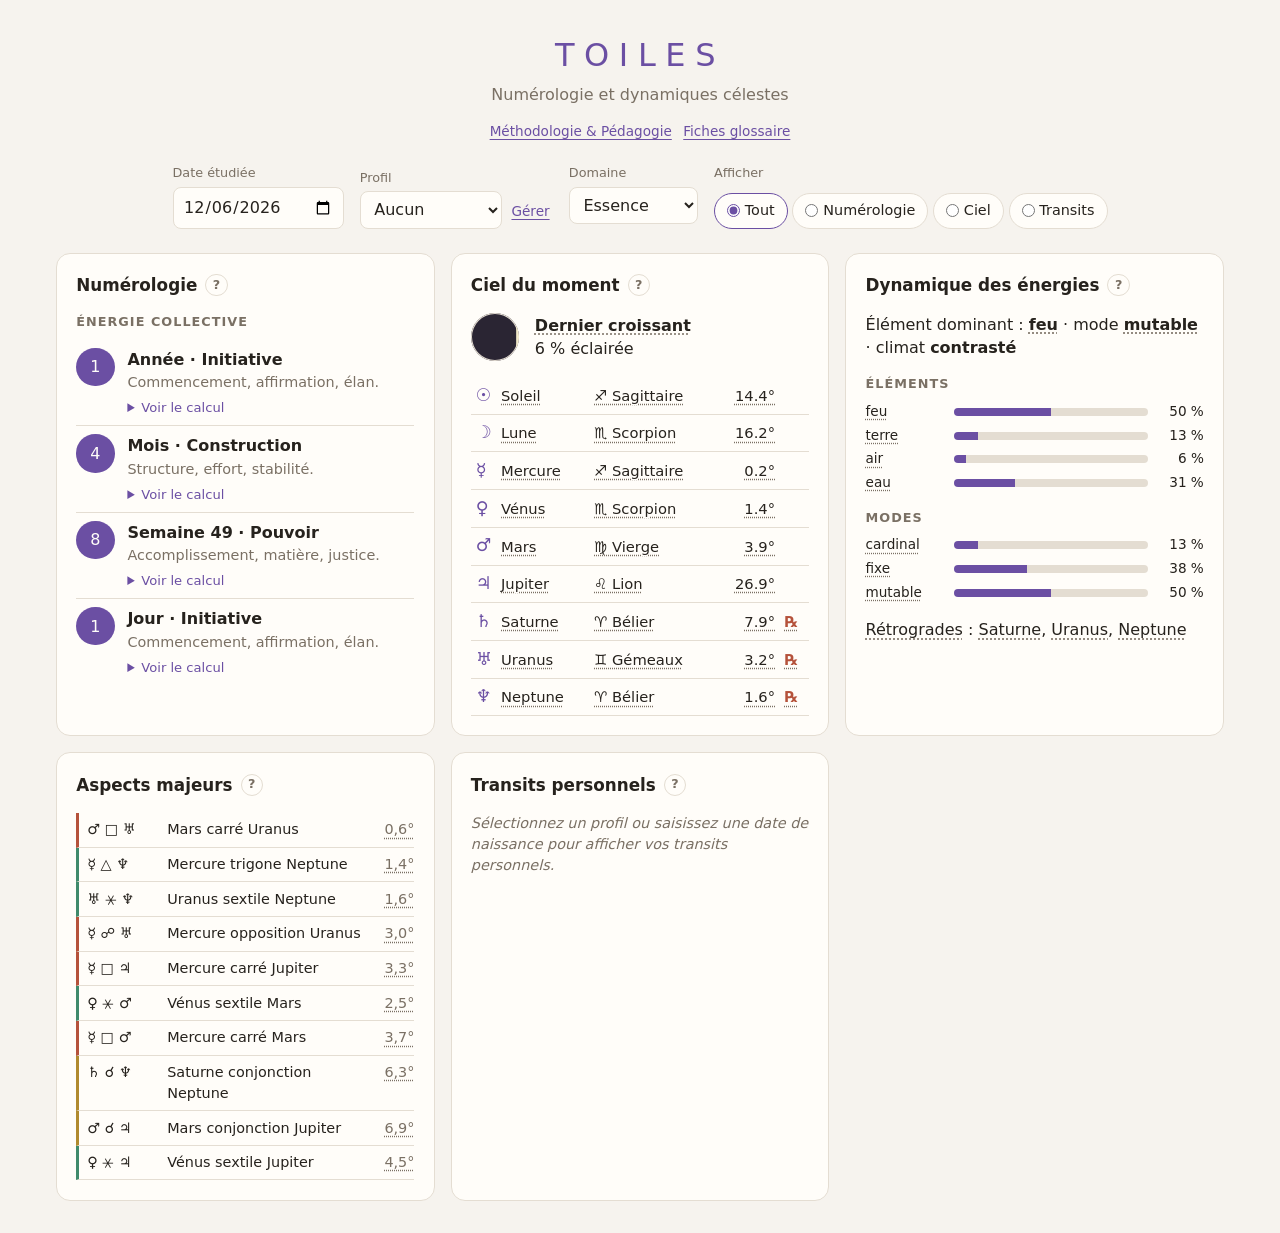
==== index.html @ 42d27acf "Initial commit" ====
<!doctype html>
<html lang="fr">
<head>
  <meta charset="utf-8">
  <meta name="viewport" content="width=device-width, initial-scale=1">
  <title>Toiles</title>
  <link rel="stylesheet" href="src/toiles.css">
</head>
<body>
  <header class="entete">
    <h1>Toiles</h1>
    <p>Numérologie et dynamiques célestes</p>
    <div class="entete-liens">
      <button type="button" class="lien" id="ouvrir-methodologie">Méthodologie &amp; Pédagogie</button>
      <button type="button" class="lien" id="ouvrir-fiches">Fiches glossaire</button>
    </div>
  </header>

  <form class="controles" id="form">
    <label>Date étudiée <input type="date" id="date" required></label>
    <!-- Profil : « Aucun », les profils enregistrés, ou « Autre date… » (saisie libre). -->
    <div class="profil-choix">
      <label>Profil <select id="profil"></select></label>
      <button type="button" class="lien" id="gerer">Gérer</button>
    </div>
    <label id="champ-naissance" hidden>Naissance <input type="date" id="naissance"></label>
    <label>Domaine
      <select id="domaine"></select>
    </label>
    <!-- Filtre : quelles cartes afficher. Le choix est mémorisé dans le navigateur. -->
    <fieldset class="filtre" id="filtre">
      <legend>Afficher</legend>
      <label><input type="radio" name="vue" value="tout" checked> Tout</label>
      <label><input type="radio" name="vue" value="numerologie"> Numérologie</label>
      <label><input type="radio" name="vue" value="ciel"> Ciel</label>
      <label><input type="radio" name="vue" value="transits"> Transits</label>
    </fieldset>
  </form>

  <!-- data-module : sert au filtre. data-info : clé de l'infobulle dans src/textes.js -->
  <main class="grille">
    <section class="carte" data-module="numerologie">
      <h2>Numérologie <button type="button" class="info" data-info="numerologie" aria-label="Comment ça marche ?">?</button></h2>
      <div id="numero"></div>
    </section>
    <section class="carte" data-module="ciel">
      <h2>Ciel du moment <button type="button" class="info" data-info="ciel" aria-label="Comment ça marche ?">?</button></h2>
      <div id="lune" class="lune"></div>
      <table class="astres" id="astres"></table>
    </section>
    <section class="carte" data-module="ciel">
      <h2>Dynamique des énergies <button type="button" class="info" data-info="dynamique" aria-label="Comment ça marche ?">?</button></h2>
      <div id="dynamique"></div>
    </section>
    <section class="carte" data-module="ciel">
      <h2>Aspects majeurs <button type="button" class="info" data-info="aspects" aria-label="Comment ça marche ?">?</button></h2>
      <ul class="aspects" id="aspects"></ul>
    </section>
    <section class="carte" data-module="transits">
      <h2>Transits personnels <button type="button" class="info" data-info="transits" aria-label="Comment ça marche ?">?</button></h2>
      <div id="transits"></div>
    </section>
  </main>

  <!-- Panneau de gestion des profils. <dialog> est natif : pas de fenêtre du navigateur (alert/confirm). -->
  <dialog class="panneau" id="panneau-profils" aria-labelledby="titre-profils">
    <div class="panneau-entete">
      <h2 id="titre-profils">Profils</h2>
      <button type="button" class="fermer" id="fermer-profils" aria-label="Fermer">×</button>
    </div>
    <ul class="liste-profils" id="liste-profils"></ul>

    <form class="form-profil" id="form-profil">
      <h3 id="titre-form">Nouveau profil</h3>
      <label>Nom <input type="text" id="profil-nom" autocomplete="off" required></label>
      <label>Date de naissance <input type="date" id="profil-naissance" required></label>
      <p class="erreur" id="profil-erreur" hidden></p>
      <div class="actions">
        <button type="submit" class="principal" id="profil-valider">Ajouter</button>
        <button type="button" class="lien" id="profil-annuler" hidden>Annuler</button>
      </div>
    </form>

    <div class="panneau-pied">
      <button type="button" class="lien" id="exporter">Exporter les profils (.json)</button>
      <small>Sauvegarde dans un fichier, au cas où le navigateur effacerait ses données.</small>
    </div>
  </dialog>

  <!-- Panneau Méthodologie & Pédagogie. <dialog> est natif : zéro dépendance. -->
  <dialog class="panneau panneau-large" id="panneau-methodologie" aria-labelledby="titre-methodologie">
    <div class="panneau-entete">
      <h2 id="titre-methodologie">Méthodologie &amp; Pédagogie</h2>
      <button type="button" class="fermer" id="fermer-methodologie" aria-label="Fermer">×</button>
    </div>
    <div class="panneau-onglets" id="onglets-methodologie" role="tablist">
      <button type="button" class="onglet actif" data-onglet="numerologie" role="tab" aria-selected="true">Numérologie</button>
      <button type="button" class="onglet" data-onglet="ciel" role="tab" aria-selected="false">Ciel &amp; Dynamiques</button>
    </div>
    <p class="panneau-intro" id="intro-methodologie"></p>
    <div class="corps-methodologie" id="corps-methodologie"></div>
  </dialog>

  <!-- Panneau Fiches glossaire : une fiche par nombre, signe, planète, aspect et notion.
       Le contenu vient de src/glossaire.js, assemblé par src/fiches.js, affiché par src/app.js. -->
  <dialog class="panneau panneau-large" id="panneau-fiches" aria-labelledby="titre-fiches">
    <div class="panneau-entete">
      <h2 id="titre-fiches">Fiches glossaire</h2>
      <button type="button" class="fermer" id="fermer-fiches" aria-label="Fermer">×</button>
    </div>
    <div class="panneau-onglets" id="onglets-fiches" role="tablist"></div>
    <label class="recherche-fiches">Rechercher
      <input type="search" id="recherche-fiches" placeholder="ex. courage, Saturne, 7…" autocomplete="off">
    </label>
    <div class="corps-fiches" id="corps-fiches"></div>
  </dialog>

  <!-- Infobulle unique, déplacée sous le bouton « ? » cliqué. -->
  <div class="bulle" id="bulle" role="dialog" hidden></div>

  <!-- Scripts classiques (pas de modules ES) pour que le double-clic fonctionne. L'ordre compte. -->
  <script src="src/numerologie.js"></script>
  <script src="src/astres.js"></script>
  <script src="src/transits.js"></script>
  <script src="src/textes.js"></script>
  <script src="src/glossaire.js"></script>
  <script src="src/positions.js"></script>
  <script src="src/fiches.js"></script>
  <script src="src/profils.js"></script>
  <script src="src/methodologie.js"></script>
  <script src="src/app.js"></script>
</body>
</html>
---- src/toiles.css ----
:root {
  --fond: #f6f3ee; --carte: #fffdf9; --texte: #26221d; --doux: #7a7064; --ligne: #e4ddd2;
  --accent: #6b4fa3; --harmonie: #3f8a6b; --tension: #b5523b; --fusion: #b08a2e;
  font-family: system-ui, -apple-system, "Segoe UI", sans-serif;
}
@media (prefers-color-scheme: dark) {
  :root { --fond: #14121a; --carte: #1d1a25; --texte: #ece6f5; --doux: #9d94ad; --ligne: #2e2a3a; --accent: #b39ce8; }
}
* { box-sizing: border-box; }
body { margin: 0; background: var(--fond); color: var(--texte); line-height: 1.45; }
.entete { padding: 2rem 1rem 1rem; text-align: center; }
.entete h1 { margin: 0; font-weight: 300; letter-spacing: .3em; text-transform: uppercase; color: var(--accent); }
.entete p { margin: .3rem 0 0; color: var(--doux); }

.controles { display: flex; flex-wrap: wrap; gap: 1rem; justify-content: center; padding: 0 1rem 1.5rem; }
.controles label { display: flex; flex-direction: column; font-size: .8rem; color: var(--doux); gap: .25rem; }
.controles input, .controles select {
  font: inherit; font-size: 1rem; padding: .45rem .6rem; border: 1px solid var(--ligne);
  border-radius: 8px; background: var(--carte); color: var(--texte);
}

.grille { display: grid; grid-template-columns: repeat(auto-fit, minmax(min(100%, 340px), 1fr)); gap: 1rem; padding: 0 1rem 2rem; max-width: 1200px; margin: 0 auto; }
.carte { background: var(--carte); border: 1px solid var(--ligne); border-radius: 14px; padding: 1.2rem; }
.carte h2 { margin: 0 0 1rem; font-size: 1.05rem; font-weight: 600; }
.carte h3 { margin: 1rem 0 .5rem; font-size: .8rem; text-transform: uppercase; letter-spacing: .08em; color: var(--doux); }
.carte h3 small { text-transform: none; letter-spacing: 0; color: var(--accent); }

.nombre { display: flex; gap: .8rem; align-items: flex-start; padding: .5rem 0; border-bottom: 1px solid var(--ligne); }
.nombre:last-child { border: 0; }
.chiffre { flex: 0 0 2.4rem; height: 2.4rem; display: grid; place-items: center; border-radius: 50%; background: var(--accent); color: var(--carte); font-weight: 700; }
.nombre p { margin: .1rem 0 0; color: var(--doux); font-size: .9rem; }

.lune { display: flex; align-items: center; gap: 1rem; margin-bottom: 1rem; }
.disque { width: 48px; height: 48px; border-radius: 50%; background: #2a2533; position: relative; overflow: hidden; box-shadow: inset 0 0 0 1px var(--ligne); }
.disque::after { content: ""; position: absolute; inset: 0; border-radius: 50%; background: #f1e9c9;
  clip-path: inset(0 calc((1 - var(--ill)) * 100%) 0 0); transform: scaleX(var(--sens)); }

.astres { width: 100%; border-collapse: collapse; font-size: .92rem; }
.astres td { padding: .35rem .3rem; border-bottom: 1px solid var(--ligne); }
.astres .g { color: var(--accent); font-size: 1.1rem; width: 1.5rem; }
.astres .num { text-align: right; font-variant-numeric: tabular-nums; }
.retro { color: var(--tension); font-weight: 700; }

.barre { display: grid; grid-template-columns: 5rem 1fr 3rem; align-items: center; gap: .5rem; font-size: .85rem; margin: .25rem 0; }
.barre i { height: 8px; border-radius: 4px; background: linear-gradient(90deg, var(--accent) calc(var(--v) * 100%), var(--ligne) 0); }
.barre b { text-align: right; font-weight: 500; font-variant-numeric: tabular-nums; }

.aspects { list-style: none; margin: 0; padding: 0; }
.aspects li { display: grid; grid-template-columns: 4.5rem 1fr auto; gap: .5rem; padding: .4rem 0; border-bottom: 1px solid var(--ligne); font-size: .9rem; border-left: 3px solid transparent; padding-left: .5rem; }
.aspects li.harmonie { border-left-color: var(--harmonie); }
.aspects li.tension { border-left-color: var(--tension); }
.aspects li.fusion { border-left-color: var(--fusion); }
.aspects em { color: var(--doux); font-style: normal; font-variant-numeric: tabular-nums; }

/* ---------- Transits personnels ---------- */
.natal-resume { margin-bottom: .6rem; color: var(--doux); font-size: .85rem; }
.avertissement-lune {
  display: flex; gap: .5rem; align-items: flex-start;
  background: rgba(181, 82, 59, .08); border-left: 3px solid var(--tension);
  border-radius: 0 8px 8px 0; padding: .6rem .8rem; margin: .5rem 0 .8rem;
  font-size: .83rem; color: var(--texte);
}
.aide-profil { color: var(--doux); font-size: .9rem; font-style: italic; margin: .5rem 0; }
.badge-transit {
  display: inline-block; font-size: .72rem; padding: .1rem .45rem; border-radius: 999px;
  margin-left: .3rem; font-weight: 500; vertical-align: middle; border: 1px solid var(--ligne);
  line-height: 1.2;
}
.badge-transit.lente {
  background: rgba(107, 79, 163, .12); color: var(--accent); border-color: var(--accent);
}
.badge-transit.intermediaire {
  background: rgba(176, 138, 46, .12); color: var(--fusion); border-color: var(--fusion);
}
.badge-transit.rapide, .badge-transit.fugace {
  background: transparent; color: var(--doux);
}

/* ---------- Filtre ---------- */
.filtre { border: 0; padding: 0; margin: 0; display: flex; gap: .3rem; align-items: flex-end; flex-wrap: wrap; }
.filtre legend { font-size: .8rem; color: var(--doux); padding: 0; margin-bottom: .25rem; }
.filtre label { flex-direction: row; align-items: center; gap: .3rem; font-size: .9rem; color: var(--texte);
  border: 1px solid var(--ligne); background: var(--carte); border-radius: 999px; padding: .4rem .75rem; cursor: pointer; }
.filtre input { margin: 0; accent-color: var(--accent); }
.filtre label:has(input:checked) { border-color: var(--accent); }
.carte[hidden] { display: none; }

/* ---------- Infobulles ---------- */
.carte h2 { display: flex; align-items: center; gap: .5rem; }
.info { width: 1.4rem; height: 1.4rem; border-radius: 50%; border: 1px solid var(--ligne); background: transparent;
  color: var(--doux); font: inherit; font-size: .8rem; font-weight: 600; cursor: pointer; padding: 0; line-height: 1; }
.info:hover, .info[aria-expanded="true"] { color: var(--accent); border-color: var(--accent); }
.bulle { position: absolute; z-index: 10; background: var(--carte); color: var(--texte); border: 1px solid var(--ligne);
  border-radius: 12px; padding: 1rem; box-shadow: 0 8px 28px rgba(0,0,0,.12); font-size: .88rem; }
.bulle p { margin: .3rem 0 .6rem; color: var(--doux); }
.bulle h4 { margin: .5rem 0 0; font-size: .75rem; text-transform: uppercase; letter-spacing: .06em; }
.bulle-pied { margin-top: .6rem; padding-top: .4rem; border-top: 1px solid var(--ligne); text-align: right; }
.lien-methode { font-size: .82rem; font-weight: 600; color: var(--accent); }

/* ---------- Calcul détaillé ---------- */
.calcul { margin-top: .3rem; font-size: .82rem; }
.calcul summary { cursor: pointer; color: var(--accent); width: max-content; }
.calcul ol { margin: .4rem 0 0; padding-left: 1.2rem; color: var(--doux); font-variant-numeric: tabular-nums; }

/* ---------- Termes du glossaire ----------
   Un terme cliquable garde l'apparence du texte, souligné en pointillés
   pour signaler qu'il a une définition. */
.terme { font: inherit; color: inherit; background: none; border: 0; padding: 0; cursor: help;
  text-decoration: underline dotted var(--doux); text-underline-offset: 3px; }
.terme:hover, .terme[aria-expanded="true"] { color: var(--accent); text-decoration-color: var(--accent); }
.astres .g .terme, .aspects li > span:first-child .terme { text-decoration: none; }

/* ---------- Dignité (planète en signe) ---------- */
.dignite { display: inline-block; margin: .3rem 0 .1rem; padding: .1rem .55rem; border-radius: 999px;
  font-size: .75rem; border: 1px solid var(--ligne); color: var(--doux); }
.dignite-domicile, .dignite-exaltation { color: var(--harmonie); border-color: var(--harmonie); }
.dignite-exil, .dignite-chute { color: var(--tension); border-color: var(--tension); }

/* ---------- Profils ---------- */
.profil-choix { display: flex; align-items: flex-end; gap: .4rem; }
.lien { font: inherit; font-size: .85rem; background: none; border: 0; padding: .45rem .2rem; color: var(--accent); cursor: pointer; text-decoration: underline; text-underline-offset: 3px; }
.lien.danger { color: var(--tension); font-weight: 600; }
.controles label[hidden] { display: none; }

.panneau { width: min(460px, calc(100vw - 32px)); max-height: calc(100vh - 32px); border: 1px solid var(--ligne);
  border-radius: 14px; padding: 1.2rem; background: var(--carte); color: var(--texte); }
.panneau::backdrop { background: rgba(20, 16, 28, .35); }
.panneau-entete { display: flex; justify-content: space-between; align-items: center; }
.panneau h2 { margin: 0; font-size: 1.1rem; }
.panneau h3 { margin: 1rem 0 .5rem; font-size: .8rem; text-transform: uppercase; letter-spacing: .08em; color: var(--doux); }
.fermer { font-size: 1.5rem; line-height: 1; background: none; border: 0; color: var(--doux); cursor: pointer; padding: 0 .3rem; }

.liste-profils { list-style: none; margin: .8rem 0 0; padding: 0; }
.liste-profils li { display: flex; justify-content: space-between; align-items: center; flex-wrap: wrap; gap: .3rem;
  padding: .5rem 0; border-bottom: 1px solid var(--ligne); }
.liste-profils small { color: var(--doux); }
.liste-profils .vide { color: var(--doux); justify-content: flex-start; }

.form-profil label { display: flex; flex-direction: column; gap: .25rem; font-size: .8rem; color: var(--doux); margin-bottom: .6rem; }
.form-profil input { font: inherit; font-size: 1rem; padding: .45rem .6rem; border: 1px solid var(--ligne); border-radius: 8px; background: var(--fond); color: var(--texte); }
.form-profil .actions { display: flex; gap: .5rem; align-items: center; }
.principal { font: inherit; font-size: .9rem; padding: .5rem 1rem; border: 0; border-radius: 8px; background: var(--accent); color: var(--carte); cursor: pointer; }
.erreur { color: var(--tension); font-size: .85rem; margin: 0 0 .6rem; }
.panneau-pied { margin-top: 1rem; padding-top: .6rem; border-top: 1px solid var(--ligne); display: flex; flex-direction: column; }
.panneau-pied small { color: var(--doux); }

/* ---------- En-tête : liens secondaires ---------- */
.entete-liens { margin-top: .5rem; }

/* ---------- Panneau Méthodologie & Pédagogie ---------- */
.panneau.panneau-large {
  width: min(720px, calc(100vw - 32px));
  max-height: calc(100vh - 40px);
  overflow-y: auto;
}
.panneau-onglets { display: flex; gap: .5rem; margin: 1rem 0 .8rem; border-bottom: 1px solid var(--ligne); padding-bottom: .6rem; flex-wrap: wrap; }
.panneau-onglets .onglet {
  background: var(--carte); border: 1px solid var(--ligne); border-radius: 999px;
  padding: .4rem .9rem; font: inherit; font-size: .85rem; color: var(--doux); cursor: pointer;
  transition: all .15s ease;
}
.panneau-onglets .onglet:hover { color: var(--accent); border-color: var(--accent); }
.panneau-onglets .onglet.actif { background: var(--accent); color: var(--carte); border-color: var(--accent); font-weight: 600; }

.panneau-intro { margin-bottom: 1rem; color: var(--doux); font-size: .9rem; font-style: italic; }
.corps-methodologie { display: flex; flex-direction: column; gap: 1rem; }

.fiche-methode {
  background: var(--fond); border: 1px solid var(--ligne); border-radius: 12px;
  padding: 1.1rem; scroll-margin-top: 1rem; transition: border-color .3s, box-shadow .3s;
}
.fiche-methode.ciblee {
  border-color: var(--accent);
  box-shadow: 0 0 0 2px var(--accent);
}
.fiche-methode h3 { margin: 0 0 .3rem; font-size: 1.05rem; color: var(--texte); }
.fiche-methode .resume { margin: 0 0 .8rem; font-size: .9rem; color: var(--accent); font-weight: 500; }
.fiche-methode p { margin: .5rem 0; font-size: .9rem; color: var(--texte); line-height: 1.55; }
.cadre-formule {
  background: var(--carte); border-left: 3px solid var(--accent); padding: .7rem .9rem;
  margin: .8rem 0; border-radius: 0 8px 8px 0; font-size: .86rem;
}
.cadre-formule strong { display: block; margin-bottom: .3rem; font-size: .8rem; text-transform: uppercase; letter-spacing: .05em; color: var(--doux); }
.cadre-formule pre {
  margin: 0; font-family: ui-monospace, SFMono-Regular, Consolas, monospace;
  font-size: .85rem; white-space: pre-wrap; word-break: break-word; color: var(--texte);
}

/* ---------- Fiches glossaire ---------- */
/* La pastille d'un nombre est un bouton (.terme) : on lui rend son apparence de pastille. */
.nombre .terme.chiffre { background: var(--accent); color: var(--carte); text-decoration: none; cursor: pointer; }
.nombre .terme.chiffre:hover, .nombre .terme.chiffre[aria-expanded="true"] { color: var(--carte); box-shadow: 0 0 0 3px var(--ligne); }
.bulle-pied { display: flex; flex-wrap: wrap; justify-content: flex-end; gap: .2rem .8rem; }

.recherche-fiches { display: flex; flex-direction: column; gap: .25rem; font-size: .8rem; color: var(--doux); margin-bottom: .8rem; }
.recherche-fiches input {
  font: inherit; font-size: 1rem; padding: .45rem .6rem; border: 1px solid var(--ligne);
  border-radius: 8px; background: var(--carte); color: var(--texte);
}
.corps-fiches { display: flex; flex-direction: column; gap: .5rem; }
.fiche {
  background: var(--fond); border: 1px solid var(--ligne); border-radius: 12px;
  padding: .7rem .9rem; scroll-margin-top: 1rem; transition: border-color .3s, box-shadow .3s;
}
.fiche.ciblee { border-color: var(--accent); box-shadow: 0 0 0 2px var(--accent); }
.fiche summary { cursor: pointer; display: flex; flex-wrap: wrap; gap: .1rem .6rem; align-items: baseline; }
.fiche summary strong { color: var(--texte); }
.fiche summary span { color: var(--doux); font-size: .88rem; }
.fiche-corps { margin-top: .5rem; border-top: 1px solid var(--ligne); padding-top: .3rem; }
.fiche-corps h4 { margin: .7rem 0 .1rem; font-size: .75rem; text-transform: uppercase; letter-spacing: .06em; color: var(--doux); }
.fiche-corps p { margin: .2rem 0; font-size: .9rem; }
.domaines-fiche { display: grid; grid-template-columns: max-content 1fr; gap: .25rem .8rem; margin: .3rem 0; font-size: .9rem; }
.domaines-fiche dt { font-weight: 600; color: var(--accent); }
.domaines-fiche dd { margin: 0; }
.liens-fiche .lien { padding: .2rem .1rem; margin-right: .4rem; }
@media (max-width: 480px) {
  .domaines-fiche { grid-template-columns: 1fr; }
  .domaines-fiche dd { margin-bottom: .3rem; }
}
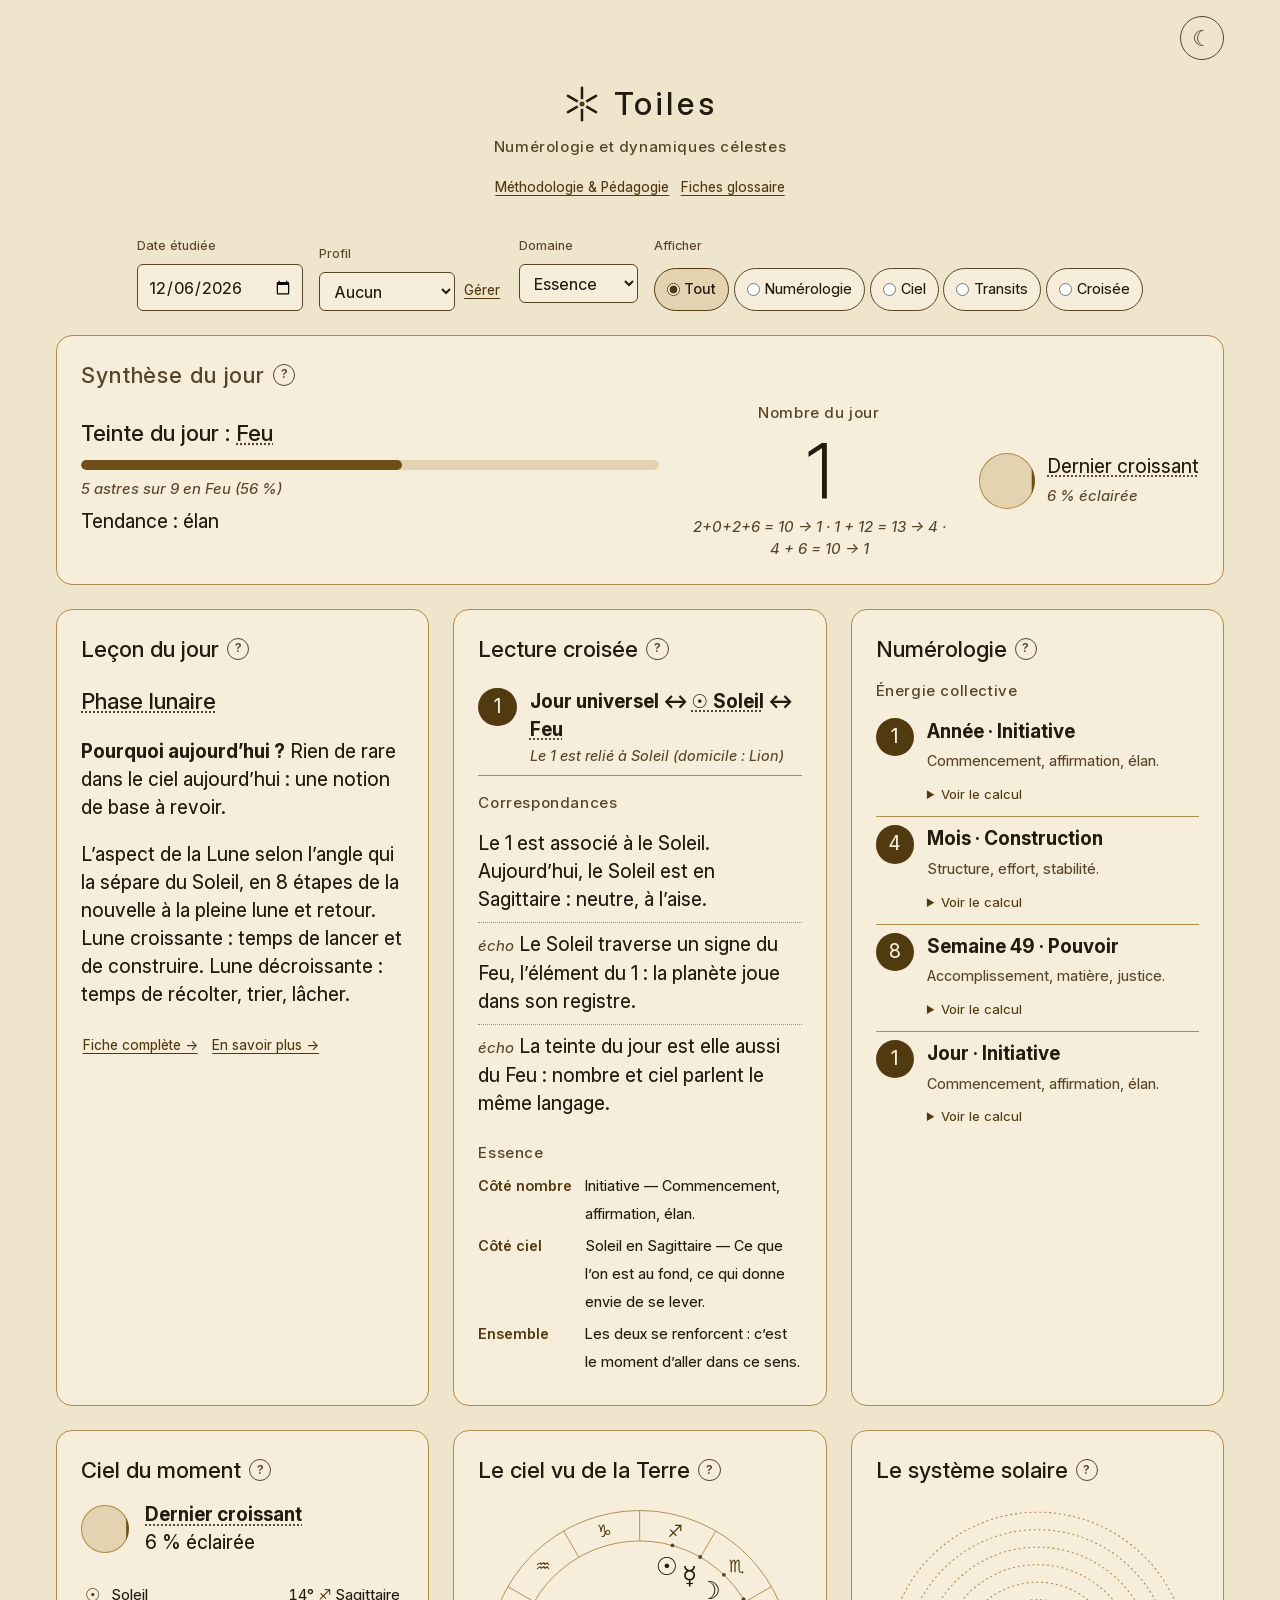
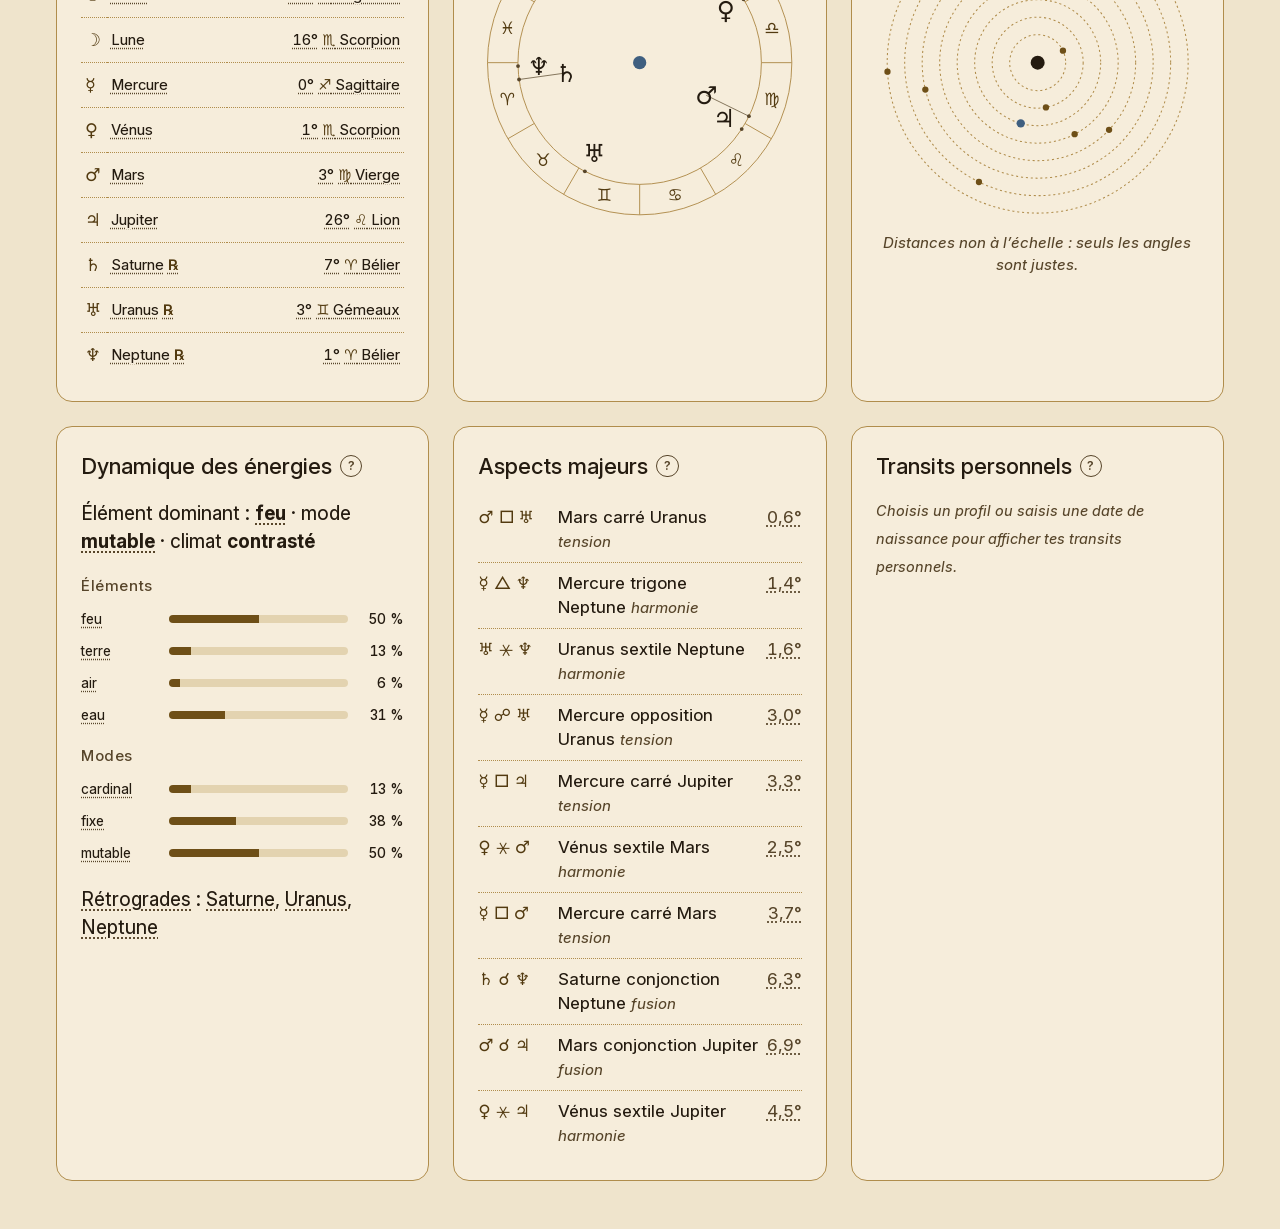
==== commit 633aaf63: "Habillage « Toiles », lecture croisée et leçon du jour (v0.4, v0.5) Habillage (système de design) : " ====
--- a/index.html
+++ b/index.html
@@ -4,12 +4,34 @@
   <meta charset="utf-8">
   <meta name="viewport" content="width=device-width, initial-scale=1">
   <title>Toiles</title>
+  <!-- Icône d'onglet : le logo « étoile tissée » (images/logo.svg). -->
+  <link rel="icon" href="images/logo.svg" type="image/svg+xml">
   <link rel="stylesheet" href="src/toiles.css">
+  <!-- Chargé tôt : applique un thème forcé avant l'affichage (pas de flash). -->
+  <script src="src/theme.js"></script>
 </head>
 <body>
+  <div class="entete-outils">
+    <!-- Icône et libellé (aria-label, title) posés par src/theme.js : ils disent ce que le clic va faire. -->
+    <button type="button" class="bouton-pilule bouton-icone" id="bouton-theme" aria-label="Changer de thème">◐</button>
+  </div>
   <header class="entete">
-    <h1>Toiles</h1>
-    <p>Numérologie et dynamiques célestes</p>
+    <h1 class="title titre-logo">
+      <!-- Logo « L'étoile tissée » : trois fils croisés, cœur évidé, point d'accent.
+           Dessiné ici (et non chargé depuis images/logo.svg) pour suivre les jetons
+           de couleur et le bouton de thème. -->
+      <svg class="logo" viewBox="0 0 64 64" fill="none" aria-hidden="true">
+        <g stroke="currentColor" stroke-width="4" stroke-linecap="round">
+          <line x1="32" y1="6" x2="32" y2="58"/>
+          <line x1="9.5" y1="19" x2="54.5" y2="45"/>
+          <line x1="9.5" y1="45" x2="54.5" y2="19"/>
+        </g>
+        <circle class="logo-coeur" cx="32" cy="32" r="8"/>
+        <circle class="logo-point" cx="32" cy="32" r="4"/>
+      </svg>
+      Toiles
+    </h1>
+    <p class="label">Numérologie et dynamiques célestes</p>
     <div class="entete-liens">
       <button type="button" class="lien" id="ouvrir-methodologie">Méthodologie &amp; Pédagogie</button>
       <button type="button" class="lien" id="ouvrir-fiches">Fiches glossaire</button>
@@ -34,11 +56,28 @@
       <label><input type="radio" name="vue" value="numerologie"> Numérologie</label>
       <label><input type="radio" name="vue" value="ciel"> Ciel</label>
       <label><input type="radio" name="vue" value="transits"> Transits</label>
+      <label><input type="radio" name="vue" value="croisee"> Croisée</label>
     </fieldset>
   </form>
 
   <!-- data-module : sert au filtre. data-info : clé de l'infobulle dans src/textes.js -->
   <main class="grille">
+    <!-- Synthèse du jour : toujours en premier, sur toute la largeur. -->
+    <section class="carte synthese" data-module="synthese" aria-labelledby="titre-synthese">
+      <div class="etoiles" id="etoiles" aria-hidden="true"></div>
+      <h2 class="label" id="titre-synthese">Synthèse du jour <button type="button" class="info" data-info="synthese" aria-label="Comment ça marche ?">?</button></h2>
+      <div class="synthese-corps" id="synthese"></div>
+    </section>
+    <!-- Leçon du jour : une notion choisie parce qu'elle se voit dans la date (src/croisee.js). -->
+    <section class="carte" data-module="croisee">
+      <h2>Leçon du jour <button type="button" class="info" data-info="lecon" aria-label="Comment ça marche ?">?</button></h2>
+      <div id="lecon"></div>
+    </section>
+    <!-- Lecture croisée : correspondances nombre ↔ planète ↔ élément, expliquées une à une. -->
+    <section class="carte" data-module="croisee">
+      <h2>Lecture croisée <button type="button" class="info" data-info="croisee" aria-label="Comment ça marche ?">?</button></h2>
+      <div id="croisee"></div>
+    </section>
     <section class="carte" data-module="numerologie">
       <h2>Numérologie <button type="button" class="info" data-info="numerologie" aria-label="Comment ça marche ?">?</button></h2>
       <div id="numero"></div>
@@ -47,6 +86,15 @@
       <h2>Ciel du moment <button type="button" class="info" data-info="ciel" aria-label="Comment ça marche ?">?</button></h2>
       <div id="lune" class="lune"></div>
       <table class="astres" id="astres"></table>
+    </section>
+    <section class="carte" data-module="ciel">
+      <h2>Le ciel vu de la Terre <button type="button" class="info" data-info="geocentrique" aria-label="Comment ça marche ?">?</button></h2>
+      <div id="carte-geo"></div>
+    </section>
+    <section class="carte" data-module="ciel">
+      <h2>Le système solaire <button type="button" class="info" data-info="heliocentrique" aria-label="Comment ça marche ?">?</button></h2>
+      <div id="carte-helio"></div>
+      <p class="caption">Distances non à l’échelle : seuls les angles sont justes.</p>
     </section>
     <section class="carte" data-module="ciel">
       <h2>Dynamique des énergies <button type="button" class="info" data-info="dynamique" aria-label="Comment ça marche ?">?</button></h2>
@@ -96,6 +144,7 @@
     <div class="panneau-onglets" id="onglets-methodologie" role="tablist">
       <button type="button" class="onglet actif" data-onglet="numerologie" role="tab" aria-selected="true">Numérologie</button>
       <button type="button" class="onglet" data-onglet="ciel" role="tab" aria-selected="false">Ciel &amp; Dynamiques</button>
+      <button type="button" class="onglet" data-onglet="croisee" role="tab" aria-selected="false">Lecture croisée</button>
     </div>
     <p class="panneau-intro" id="intro-methodologie"></p>
     <div class="corps-methodologie" id="corps-methodologie"></div>
@@ -121,6 +170,7 @@
   <!-- Scripts classiques (pas de modules ES) pour que le double-clic fonctionne. L'ordre compte. -->
   <script src="src/numerologie.js"></script>
   <script src="src/astres.js"></script>
+  <script src="src/schemas.js"></script>
   <script src="src/transits.js"></script>
   <script src="src/textes.js"></script>
   <script src="src/glossaire.js"></script>
@@ -128,6 +178,7 @@
   <script src="src/fiches.js"></script>
   <script src="src/profils.js"></script>
   <script src="src/methodologie.js"></script>
+  <script src="src/croisee.js"></script>
   <script src="src/app.js"></script>
 </body>
 </html>
--- a/src/toiles.css
+++ b/src/toiles.css
@@ -1,148 +1,287 @@
+/* =====================================================================
+   Toiles — feuille de style
+   Les valeurs viennent du système de design « Toiles » (artefact claude.ai).
+   Deux thèmes, même structure :
+     - Carte céleste (clair) : parchemin, encres brunes, filets dorés ;
+     - Nuit vivante (sombre) : bleu nuit, lavande.
+   Règle d'or : la lisibilité passe avant l'ambiance (texte ≥ 7:1 sur son fond).
+   ===================================================================== */
+
+/* ---------- Police Inter, embarquée localement ----------
+   Pas de Google Fonts (règle « zéro CDN », et l'appli doit marcher hors ligne).
+   On essaie d'abord une Inter installée sur l'ordinateur (local), puis le
+   fichier du dossier polices/. S'il manque, le navigateur passe
+   simplement à la police système (voir --police). */
+@font-face {
+  font-family: "Inter";
+  src: local("Inter Variable"), local("Inter"), url("../polices/InterVariable.woff2") format("woff2");
+  font-weight: 100 900;   /* police « variable » : toutes les graisses, dont 450 */
+  font-style: normal;
+  font-display: swap;     /* afficher le texte tout de suite, même avant la police */
+}
+@font-face {
+  font-family: "Inter";
+  src: local("Inter Variable Italic"), local("Inter Italic"), url("../polices/InterVariable-Italic.woff2") format("woff2");
+  font-weight: 100 900;
+  font-style: italic;
+  font-display: swap;
+}
+
+/* ---------- Jetons : thème clair « Carte céleste » (par défaut) ---------- */
 :root {
-  --fond: #f6f3ee; --carte: #fffdf9; --texte: #26221d; --doux: #7a7064; --ligne: #e4ddd2;
-  --accent: #6b4fa3; --harmonie: #3f8a6b; --tension: #b5523b; --fusion: #b08a2e;
-  font-family: system-ui, -apple-system, "Segoe UI", sans-serif;
-}
+  /* Couleurs (contraste mesuré sur --surface) */
+  --bg: #efe4cc;          /* fond de page : parchemin */
+  --surface: #f6eddb;     /* fond des cartes, panneaux, bulles */
+  --ink: #241b10;         /* texte principal (14,6:1) */
+  --ink-muted: #57452a;   /* texte secondaire, étiquettes, bordures de contrôle (7,9:1) */
+  --accent: #6e4f17;      /* remplissages (barres, pastilles) — pas pour du texte en sombre */
+  /* Pastilles et boutons pleins (nombres, bouton principal, onglet actif) :
+     fond --pastille, texte --sur-pastille. On n'y met PAS --accent : du texte
+     sur --accent n'atteint que 6,5:1 en clair et 4,2:1 en sombre (< 7:1). */
+  --pastille: var(--glyph); --sur-pastille: var(--surface);
+  --glyph: #523a10;       /* symboles ☉ ♈ ℞, liens et texte coloré. Un ton plus foncé que --accent
+                             (écart assumé avec le système de design) : 7,2:1 même sur --track. */
+  --line: #b08d4c;        /* filets et bordures de carte : décoratif seulement (2,6:1) */
+  --track: #e3d3b0;       /* fond des barres, partie sombre de la Lune, survol */
+  --sun: #241b10;
+  --earth: #3f5f80;       /* la Terre : seule touche bleue du thème clair */
+  --planet: #6e4f17;
+  --star: var(--surface); /* étoiles invisibles en clair */
+  --focus: #6e4f17;       /* anneau de focus clavier */
+  /* Nature des aspects et dignités (provisoire : le système de design
+     demande de ne pas s'appuyer sur la teinte seule — voir TODO v0.4). */
+  --harmonie: #1f4d3a; --tension: #762c1d; --fusion: #57420b;   /* ≥ 7:1 sur --bg et --surface */
+  --ombre-panneau: rgba(36, 27, 16, .18);
+  --voile: rgba(36, 27, 16, .35);       /* fond derrière un <dialog> */
+  --graisse-texte: 450;   /* le parchemin « mange » les traits fins : on épaissit */
+
+  /* Espacements : grille de 4px */
+  --space-1: 4px; --space-2: 8px; --space-3: 12px; --space-4: 16px;
+  --space-5: 24px; --space-6: 32px; --space-7: 48px;
+  /* Rayons */
+  --radius-sm: 6px; --radius-md: 16px; --radius-pill: 999px;
+  /* Police : Inter, sinon la police du système */
+  --police: "Inter", system-ui, -apple-system, "Segoe UI", sans-serif;
+
+  color-scheme: light;
+  font-family: var(--police);
+}
+
+/* ---------- Jetons : thème sombre « Nuit vivante » ----------
+   Le thème sombre s'applique dans deux cas :
+   1. le système est en sombre ET l'utilisateur n'a pas forcé le clair ;
+   2. l'utilisateur a forcé le sombre (data-theme="dark" sur <html>).
+   CSS ne sait pas « partager » un bloc entre deux sélecteurs aussi différents,
+   d'où la répétition : si tu changes une valeur, change-la aux deux endroits. */
 @media (prefers-color-scheme: dark) {
-  :root { --fond: #14121a; --carte: #1d1a25; --texte: #ece6f5; --doux: #9d94ad; --ligne: #2e2a3a; --accent: #b39ce8; }
-}
+  :root:not([data-theme="light"]) {
+    --bg: #080b1f; --surface: #0f1430; --ink: #f4f5ff; --ink-muted: #b8c0ff;
+    --accent: #5b6cff; --glyph: var(--ink-muted);
+    --line: #4a5596; --track: #1f2650; --sun: #ffd98a; --earth: #7fb3ff;
+    --planet: #c9ceff; --star: #ffffff; --focus: #b8c0ff;
+    --harmonie: #7fd1a8; --tension: #ff9a85; --fusion: #e6c56a;
+    --ombre-panneau: rgba(0, 0, 0, .5); --voile: rgba(0, 0, 0, .55);
+    --graisse-texte: 400;
+    color-scheme: dark;
+  }
+}
+:root[data-theme="dark"] {
+  --bg: #080b1f; --surface: #0f1430; --ink: #f4f5ff; --ink-muted: #b8c0ff;
+  --accent: #5b6cff; --glyph: var(--ink-muted);
+  --line: #4a5596; --track: #1f2650; --sun: #ffd98a; --earth: #7fb3ff;
+  --planet: #c9ceff; --star: #ffffff; --focus: #b8c0ff;
+  --harmonie: #7fd1a8; --tension: #ff9a85; --fusion: #e6c56a;
+  --ombre-panneau: rgba(0, 0, 0, .5); --voile: rgba(0, 0, 0, .55);
+  --graisse-texte: 400;
+  color-scheme: dark;
+}
+
 * { box-sizing: border-box; }
-body { margin: 0; background: var(--fond); color: var(--texte); line-height: 1.45; }
-.entete { padding: 2rem 1rem 1rem; text-align: center; }
-.entete h1 { margin: 0; font-weight: 300; letter-spacing: .3em; text-transform: uppercase; color: var(--accent); }
-.entete p { margin: .3rem 0 0; color: var(--doux); }
+body {
+  margin: 0; background: var(--bg); color: var(--ink);
+  font-size: 19px; line-height: 28px; font-weight: var(--graisse-texte);   /* style « body » */
+  /* Changement de thème : les couleurs fondent en 0,4 s au lieu de sauter. */
+  transition: background-color .4s, color .4s;
+}
+@media (prefers-reduced-motion: reduce) { body { transition: none; } }
+/* Les contrôles n'héritent pas de la police par défaut : on la leur impose. */
+button, input, select, textarea { font-family: inherit; }
+:focus-visible { outline: 2px solid var(--focus); outline-offset: 2px; }
+
+/* ---------- Échelle typographique (système de design) ----------
+   Une seule police ; la hiérarchie vient de la taille, de la graisse
+   et de l'espacement des lettres. Classes réutilisables partout. */
+.numeral { font-size: 76px; line-height: 1; font-weight: 300; }          /* le nombre du jour, seulement */
+.title   { font-size: 32px; line-height: 40px; font-weight: 500; letter-spacing: .12em; } /* une fois par écran */
+.heading { font-size: 22px; line-height: 30px; font-weight: 500; }       /* titres de carte */
+.data    { font-size: 19px; line-height: 28px; font-variant-numeric: tabular-nums; } /* degrés alignés */
+.label   { font-size: 15px; line-height: 22px; font-weight: 500; letter-spacing: .04em; color: var(--ink-muted); }
+.caption { font-size: 15px; line-height: 22px; font-style: italic; color: var(--ink-muted); } /* jamais d'info essentielle */
+.glyphe  { color: var(--glyph); }
+@media (max-width: 560px) {
+  .numeral { font-size: 56px; }
+  .title { font-size: 26px; line-height: 34px; }
+}
+
+/* ---------- En-tête ---------- */
+.entete { padding: var(--space-5) var(--space-4) var(--space-5); text-align: center; }
+.entete h1 { margin: 0; color: var(--ink); }
+/* Logo « L'étoile tissée » à côté du nom. Le cœur reprend la couleur du fond
+   (il « évide » le croisement des fils) ; le point central est en --glyph. */
+.titre-logo { display: inline-flex; align-items: center; gap: var(--space-3); }
+.logo { width: 40px; height: 40px; flex: none; }
+.logo-coeur { fill: var(--bg); transition: fill .4s; }
+.logo-point { fill: var(--glyph); }
+@media (max-width: 560px) { .logo { width: 32px; height: 32px; } }
+.entete p { margin: var(--space-1) 0 0; }
+.entete-outils { display: flex; justify-content: flex-end; max-width: 1200px; margin: 0 auto;
+  padding: var(--space-4) var(--space-4) 0; }
+
+/* ---------- Bouton en pilule (bouton de thème, etc.) ---------- */
+.bouton-pilule { font-size: 15px; font-weight: 500; line-height: 22px; background: transparent; color: var(--ink-muted);
+  border: 1px solid var(--ink-muted); border-radius: var(--radius-pill); padding: var(--space-1) var(--space-4); cursor: pointer; }
+.bouton-icone { width: 44px; height: 44px; padding: 0; font-size: 22px; line-height: 1; display: inline-grid; place-items: center; } /* 44px : cible tactile confortable */
+.bouton-pilule:hover { background: var(--track); color: var(--ink); } /* --ink-muted sur --track : 6,2:1 seulement */
 
 .controles { display: flex; flex-wrap: wrap; gap: 1rem; justify-content: center; padding: 0 1rem 1.5rem; }
-.controles label { display: flex; flex-direction: column; font-size: .8rem; color: var(--doux); gap: .25rem; }
+.controles label { display: flex; flex-direction: column; font-size: .8rem; color: var(--ink-muted); gap: .25rem; }
 .controles input, .controles select {
-  font: inherit; font-size: 1rem; padding: .45rem .6rem; border: 1px solid var(--ligne);
-  border-radius: 8px; background: var(--carte); color: var(--texte);
-}
-
-.grille { display: grid; grid-template-columns: repeat(auto-fit, minmax(min(100%, 340px), 1fr)); gap: 1rem; padding: 0 1rem 2rem; max-width: 1200px; margin: 0 auto; }
-.carte { background: var(--carte); border: 1px solid var(--ligne); border-radius: 14px; padding: 1.2rem; }
-.carte h2 { margin: 0 0 1rem; font-size: 1.05rem; font-weight: 600; }
-.carte h3 { margin: 1rem 0 .5rem; font-size: .8rem; text-transform: uppercase; letter-spacing: .08em; color: var(--doux); }
-.carte h3 small { text-transform: none; letter-spacing: 0; color: var(--accent); }
-
-.nombre { display: flex; gap: .8rem; align-items: flex-start; padding: .5rem 0; border-bottom: 1px solid var(--ligne); }
+  font: inherit; font-size: 1rem; padding: .45rem .6rem; border: 1px solid var(--ink-muted);
+  border-radius: var(--radius-sm); background: var(--surface); color: var(--ink);
+}
+
+.grille { display: grid; grid-template-columns: repeat(auto-fit, minmax(min(100%, 300px), 1fr)); gap: var(--space-5); padding: 0 var(--space-4) var(--space-7); max-width: 1200px; margin: 0 auto; }
+.carte { background: var(--surface); border: 1px solid var(--line); border-radius: var(--radius-md); padding: var(--space-5); }
+.carte h2 { margin: 0 0 var(--space-4); font-size: 22px; line-height: 30px; font-weight: 500; } /* style « heading » */
+.carte h3 { margin: var(--space-4) 0 var(--space-2); font-size: 15px; line-height: 22px; font-weight: 500; letter-spacing: .04em; color: var(--ink-muted); } /* style « label » */
+.carte h3 small { text-transform: none; letter-spacing: 0; color: var(--glyph); }
+
+.nombre { display: flex; gap: .8rem; align-items: flex-start; padding: .5rem 0; border-bottom: 1px solid var(--line); }
 .nombre:last-child { border: 0; }
-.chiffre { flex: 0 0 2.4rem; height: 2.4rem; display: grid; place-items: center; border-radius: 50%; background: var(--accent); color: var(--carte); font-weight: 700; }
-.nombre p { margin: .1rem 0 0; color: var(--doux); font-size: .9rem; }
+.chiffre { flex: 0 0 2.4rem; height: 2.4rem; display: grid; place-items: center; border-radius: 50%; background: var(--pastille); color: var(--sur-pastille); font-weight: 700; }
+.nombre p { margin: .1rem 0 0; color: var(--ink-muted); font-size: .9rem; }
 
 .lune { display: flex; align-items: center; gap: 1rem; margin-bottom: 1rem; }
-.disque { width: 48px; height: 48px; border-radius: 50%; background: #2a2533; position: relative; overflow: hidden; box-shadow: inset 0 0 0 1px var(--ligne); }
-.disque::after { content: ""; position: absolute; inset: 0; border-radius: 50%; background: #f1e9c9;
+.disque { width: 48px; height: 48px; border-radius: 50%; background: var(--track); position: relative; overflow: hidden; box-shadow: inset 0 0 0 1px var(--line); }
+.disque::after { content: ""; position: absolute; inset: 0; border-radius: 50%; background: var(--planet);
   clip-path: inset(0 calc((1 - var(--ill)) * 100%) 0 0); transform: scaleX(var(--sens)); }
 
 .astres { width: 100%; border-collapse: collapse; font-size: .92rem; }
-.astres td { padding: .35rem .3rem; border-bottom: 1px solid var(--ligne); }
-.astres .g { color: var(--accent); font-size: 1.1rem; width: 1.5rem; }
-.astres .num { text-align: right; font-variant-numeric: tabular-nums; }
-.retro { color: var(--tension); font-weight: 700; }
+/* Glyphe en --glyph, nom en --ink, position (style « data ») alignée à droite.
+   Séparateurs pointillés : ce sont des filets décoratifs (--line). */
+.astres td { padding: var(--space-2) var(--space-1); border-bottom: 1px dotted var(--line); }
+.astres tr:last-child td { border-bottom: 0; }
+.astres .g { color: var(--glyph); font-size: 1.1rem; width: 1.6rem; }
+.astres .num { text-align: right; font-variant-numeric: tabular-nums; white-space: nowrap; }
+.retro { color: var(--glyph); font-weight: 600; }
 
 .barre { display: grid; grid-template-columns: 5rem 1fr 3rem; align-items: center; gap: .5rem; font-size: .85rem; margin: .25rem 0; }
-.barre i { height: 8px; border-radius: 4px; background: linear-gradient(90deg, var(--accent) calc(var(--v) * 100%), var(--ligne) 0); }
+.barre i { height: 8px; border-radius: var(--radius-pill); background: linear-gradient(90deg, var(--accent) calc(var(--v) * 100%), var(--track) 0); }
 .barre b { text-align: right; font-weight: 500; font-variant-numeric: tabular-nums; }
 
 .aspects { list-style: none; margin: 0; padding: 0; }
-.aspects li { display: grid; grid-template-columns: 4.5rem 1fr auto; gap: .5rem; padding: .4rem 0; border-bottom: 1px solid var(--ligne); font-size: .9rem; border-left: 3px solid transparent; padding-left: .5rem; }
-.aspects li.harmonie { border-left-color: var(--harmonie); }
-.aspects li.tension { border-left-color: var(--tension); }
-.aspects li.fusion { border-left-color: var(--fusion); }
-.aspects em { color: var(--doux); font-style: normal; font-variant-numeric: tabular-nums; }
+/* La nature de l'aspect (harmonie, tension, fusion) est ÉCRITE en toutes
+   lettres (.nature) et portée par son symbole : pas de code couleur seul,
+   illisible pour certains daltoniens et sans sens pour un lecteur d'écran. */
+.aspects li { display: grid; grid-template-columns: 4.5rem 1fr auto; gap: var(--space-2); padding: var(--space-2) 0; border-bottom: 1px dotted var(--line); font-size: 17px; line-height: 24px; }
+.aspects li:last-child { border-bottom: 0; }
+.aspects li > span:first-child { color: var(--glyph); }
+.nature { font-size: 15px; font-style: italic; color: var(--ink-muted); }
+.aspects em { color: var(--ink-muted); font-style: normal; font-variant-numeric: tabular-nums; }
 
 /* ---------- Transits personnels ---------- */
-.natal-resume { margin-bottom: .6rem; color: var(--doux); font-size: .85rem; }
+.natal-resume { margin-bottom: .6rem; color: var(--ink-muted); font-size: .85rem; }
 .avertissement-lune {
   display: flex; gap: .5rem; align-items: flex-start;
-  background: rgba(181, 82, 59, .08); border-left: 3px solid var(--tension);
-  border-radius: 0 8px 8px 0; padding: .6rem .8rem; margin: .5rem 0 .8rem;
-  font-size: .83rem; color: var(--texte);
-}
-.aide-profil { color: var(--doux); font-size: .9rem; font-style: italic; margin: .5rem 0; }
+  background: var(--track); border: 1px solid var(--line);
+  border-radius: var(--radius-sm); padding: var(--space-3); margin: var(--space-2) 0 var(--space-3);
+  font-size: .83rem; color: var(--ink);
+}
+.aide-profil { color: var(--ink-muted); font-size: .9rem; font-style: italic; margin: .5rem 0; }
 .badge-transit {
   display: inline-block; font-size: .72rem; padding: .1rem .45rem; border-radius: 999px;
-  margin-left: .3rem; font-weight: 500; vertical-align: middle; border: 1px solid var(--ligne);
+  margin-left: .3rem; font-weight: 500; vertical-align: middle; border: 1px solid var(--line);
   line-height: 1.2;
 }
+/* Rythme du transit : la différence se lit dans le MOT du badge ;
+   le fond et la bordure ne font que renforcer (clarté, pas teinte). */
 .badge-transit.lente {
-  background: rgba(107, 79, 163, .12); color: var(--accent); border-color: var(--accent);
+  background: var(--track); color: var(--glyph); border-color: var(--glyph); font-weight: 600;
 }
 .badge-transit.intermediaire {
-  background: rgba(176, 138, 46, .12); color: var(--fusion); border-color: var(--fusion);
+  background: transparent; color: var(--ink-muted); border-color: var(--ink-muted);
 }
 .badge-transit.rapide, .badge-transit.fugace {
-  background: transparent; color: var(--doux);
+  background: transparent; color: var(--ink-muted);
 }
 
 /* ---------- Filtre ---------- */
 .filtre { border: 0; padding: 0; margin: 0; display: flex; gap: .3rem; align-items: flex-end; flex-wrap: wrap; }
-.filtre legend { font-size: .8rem; color: var(--doux); padding: 0; margin-bottom: .25rem; }
-.filtre label { flex-direction: row; align-items: center; gap: .3rem; font-size: .9rem; color: var(--texte);
-  border: 1px solid var(--ligne); background: var(--carte); border-radius: 999px; padding: .4rem .75rem; cursor: pointer; }
-.filtre input { margin: 0; accent-color: var(--accent); }
-.filtre label:has(input:checked) { border-color: var(--accent); }
+.filtre legend { font-size: .8rem; color: var(--ink-muted); padding: 0; margin-bottom: .25rem; }
+.filtre label { flex-direction: row; align-items: center; gap: .3rem; font-size: .9rem; color: var(--ink);
+  border: 1px solid var(--ink-muted); background: var(--surface); border-radius: var(--radius-pill); padding: .4rem .75rem; cursor: pointer; }
+.filtre input { margin: 0; accent-color: var(--glyph); }
+.filtre label:has(input:checked) { border-color: var(--glyph); background: var(--track); font-weight: 500; }
 .carte[hidden] { display: none; }
 
 /* ---------- Infobulles ---------- */
 .carte h2 { display: flex; align-items: center; gap: .5rem; }
-.info { width: 1.4rem; height: 1.4rem; border-radius: 50%; border: 1px solid var(--ligne); background: transparent;
-  color: var(--doux); font: inherit; font-size: .8rem; font-weight: 600; cursor: pointer; padding: 0; line-height: 1; }
-.info:hover, .info[aria-expanded="true"] { color: var(--accent); border-color: var(--accent); }
-.bulle { position: absolute; z-index: 10; background: var(--carte); color: var(--texte); border: 1px solid var(--ligne);
-  border-radius: 12px; padding: 1rem; box-shadow: 0 8px 28px rgba(0,0,0,.12); font-size: .88rem; }
-.bulle p { margin: .3rem 0 .6rem; color: var(--doux); }
-.bulle h4 { margin: .5rem 0 0; font-size: .75rem; text-transform: uppercase; letter-spacing: .06em; }
-.bulle-pied { margin-top: .6rem; padding-top: .4rem; border-top: 1px solid var(--ligne); text-align: right; }
-.lien-methode { font-size: .82rem; font-weight: 600; color: var(--accent); }
+.info { width: 1.4rem; height: 1.4rem; border-radius: 50%; border: 1px solid var(--ink-muted); background: transparent;
+  color: var(--ink-muted); font: inherit; font-size: .8rem; font-weight: 600; cursor: pointer; padding: 0; line-height: 1; }
+.info:hover, .info[aria-expanded="true"] { color: var(--glyph); border-color: var(--glyph); }
+.bulle { position: absolute; z-index: 10; background: var(--surface); color: var(--ink); border: 1px solid var(--line);
+  border-radius: var(--radius-sm); padding: var(--space-4); box-shadow: 0 8px 28px var(--ombre-panneau); font-size: 15px; line-height: 22px; }
+.bulle p { margin: .3rem 0 .6rem; color: var(--ink-muted); }
+.bulle h4 { margin: var(--space-2) 0 0; font-size: 15px; line-height: 22px; font-weight: 500; letter-spacing: .04em; color: var(--ink-muted); }
+.bulle-pied { margin-top: .6rem; padding-top: .4rem; border-top: 1px solid var(--line); text-align: right; }
+.lien-methode { font-size: .82rem; font-weight: 600; color: var(--glyph); }
 
 /* ---------- Calcul détaillé ---------- */
 .calcul { margin-top: .3rem; font-size: .82rem; }
-.calcul summary { cursor: pointer; color: var(--accent); width: max-content; }
-.calcul ol { margin: .4rem 0 0; padding-left: 1.2rem; color: var(--doux); font-variant-numeric: tabular-nums; }
+.calcul summary { cursor: pointer; color: var(--glyph); width: max-content; }
+.calcul ol { margin: .4rem 0 0; padding-left: 1.2rem; color: var(--ink-muted); font-variant-numeric: tabular-nums; }
 
 /* ---------- Termes du glossaire ----------
    Un terme cliquable garde l'apparence du texte, souligné en pointillés
    pour signaler qu'il a une définition. */
 .terme { font: inherit; color: inherit; background: none; border: 0; padding: 0; cursor: help;
-  text-decoration: underline dotted var(--doux); text-underline-offset: 3px; }
-.terme:hover, .terme[aria-expanded="true"] { color: var(--accent); text-decoration-color: var(--accent); }
+  text-decoration: underline dotted var(--ink-muted); text-underline-offset: 3px; }
+.terme:hover, .terme[aria-expanded="true"] { color: var(--glyph); text-decoration-color: var(--glyph); }
 .astres .g .terme, .aspects li > span:first-child .terme { text-decoration: none; }
 
 /* ---------- Dignité (planète en signe) ---------- */
 .dignite { display: inline-block; margin: .3rem 0 .1rem; padding: .1rem .55rem; border-radius: 999px;
-  font-size: .75rem; border: 1px solid var(--ligne); color: var(--doux); }
+  font-size: .75rem; border: 1px solid var(--line); color: var(--ink-muted); }
 .dignite-domicile, .dignite-exaltation { color: var(--harmonie); border-color: var(--harmonie); }
 .dignite-exil, .dignite-chute { color: var(--tension); border-color: var(--tension); }
 
 /* ---------- Profils ---------- */
 .profil-choix { display: flex; align-items: flex-end; gap: .4rem; }
-.lien { font: inherit; font-size: .85rem; background: none; border: 0; padding: .45rem .2rem; color: var(--accent); cursor: pointer; text-decoration: underline; text-underline-offset: 3px; }
+.lien { font: inherit; font-size: .85rem; background: none; border: 0; padding: .45rem .2rem; color: var(--glyph); cursor: pointer; text-decoration: underline; text-underline-offset: 3px; }
 .lien.danger { color: var(--tension); font-weight: 600; }
 .controles label[hidden] { display: none; }
 
-.panneau { width: min(460px, calc(100vw - 32px)); max-height: calc(100vh - 32px); border: 1px solid var(--ligne);
-  border-radius: 14px; padding: 1.2rem; background: var(--carte); color: var(--texte); }
-.panneau::backdrop { background: rgba(20, 16, 28, .35); }
+.panneau { width: min(460px, calc(100vw - 32px)); max-height: calc(100vh - 32px); border: 1px solid var(--line);
+  border-radius: var(--radius-md); padding: var(--space-5); background: var(--surface); color: var(--ink); }
+.panneau::backdrop { background: var(--voile); }
 .panneau-entete { display: flex; justify-content: space-between; align-items: center; }
-.panneau h2 { margin: 0; font-size: 1.1rem; }
-.panneau h3 { margin: 1rem 0 .5rem; font-size: .8rem; text-transform: uppercase; letter-spacing: .08em; color: var(--doux); }
-.fermer { font-size: 1.5rem; line-height: 1; background: none; border: 0; color: var(--doux); cursor: pointer; padding: 0 .3rem; }
+.panneau h2 { margin: 0; font-size: 22px; line-height: 30px; font-weight: 500; } /* style « heading » */
+.panneau h3 { margin: var(--space-4) 0 var(--space-2); font-size: 15px; line-height: 22px; font-weight: 500; letter-spacing: .04em; color: var(--ink-muted); }
+.fermer { font-size: 1.5rem; line-height: 1; background: none; border: 0; color: var(--ink-muted); cursor: pointer; padding: 0 .3rem; }
 
 .liste-profils { list-style: none; margin: .8rem 0 0; padding: 0; }
 .liste-profils li { display: flex; justify-content: space-between; align-items: center; flex-wrap: wrap; gap: .3rem;
-  padding: .5rem 0; border-bottom: 1px solid var(--ligne); }
-.liste-profils small { color: var(--doux); }
-.liste-profils .vide { color: var(--doux); justify-content: flex-start; }
-
-.form-profil label { display: flex; flex-direction: column; gap: .25rem; font-size: .8rem; color: var(--doux); margin-bottom: .6rem; }
-.form-profil input { font: inherit; font-size: 1rem; padding: .45rem .6rem; border: 1px solid var(--ligne); border-radius: 8px; background: var(--fond); color: var(--texte); }
+  padding: .5rem 0; border-bottom: 1px solid var(--line); }
+.liste-profils small { color: var(--ink-muted); }
+.liste-profils .vide { color: var(--ink-muted); justify-content: flex-start; }
+
+.form-profil label { display: flex; flex-direction: column; gap: .25rem; font-size: .8rem; color: var(--ink-muted); margin-bottom: .6rem; }
+.form-profil input { font: inherit; font-size: 1rem; padding: .45rem .6rem; border: 1px solid var(--ink-muted); border-radius: var(--radius-sm); background: var(--bg); color: var(--ink); }
 .form-profil .actions { display: flex; gap: .5rem; align-items: center; }
-.principal { font: inherit; font-size: .9rem; padding: .5rem 1rem; border: 0; border-radius: 8px; background: var(--accent); color: var(--carte); cursor: pointer; }
+.principal { font: inherit; font-size: .9rem; padding: var(--space-2) var(--space-5); border: 0; border-radius: var(--radius-pill); font-weight: 500; background: var(--pastille); color: var(--sur-pastille); cursor: pointer; }
 .erreur { color: var(--tension); font-size: .85rem; margin: 0 0 .6rem; }
-.panneau-pied { margin-top: 1rem; padding-top: .6rem; border-top: 1px solid var(--ligne); display: flex; flex-direction: column; }
-.panneau-pied small { color: var(--doux); }
+.panneau-pied { margin-top: 1rem; padding-top: .6rem; border-top: 1px solid var(--line); display: flex; flex-direction: column; }
+.panneau-pied small { color: var(--ink-muted); }
 
 /* ---------- En-tête : liens secondaires ---------- */
 .entete-liens { margin-top: .5rem; }
@@ -153,67 +292,130 @@
   max-height: calc(100vh - 40px);
   overflow-y: auto;
 }
-.panneau-onglets { display: flex; gap: .5rem; margin: 1rem 0 .8rem; border-bottom: 1px solid var(--ligne); padding-bottom: .6rem; flex-wrap: wrap; }
+.panneau-onglets { display: flex; gap: .5rem; margin: 1rem 0 .8rem; border-bottom: 1px solid var(--line); padding-bottom: .6rem; flex-wrap: wrap; }
 .panneau-onglets .onglet {
-  background: var(--carte); border: 1px solid var(--ligne); border-radius: 999px;
-  padding: .4rem .9rem; font: inherit; font-size: .85rem; color: var(--doux); cursor: pointer;
+  background: var(--surface); border: 1px solid var(--ink-muted); border-radius: var(--radius-pill);
+  padding: .4rem .9rem; font: inherit; font-size: .85rem; color: var(--ink-muted); cursor: pointer;
   transition: all .15s ease;
 }
-.panneau-onglets .onglet:hover { color: var(--accent); border-color: var(--accent); }
-.panneau-onglets .onglet.actif { background: var(--accent); color: var(--carte); border-color: var(--accent); font-weight: 600; }
-
-.panneau-intro { margin-bottom: 1rem; color: var(--doux); font-size: .9rem; font-style: italic; }
+.panneau-onglets .onglet:hover { color: var(--glyph); border-color: var(--glyph); background: var(--track); }
+.panneau-onglets .onglet.actif { background: var(--pastille); color: var(--sur-pastille); border-color: var(--pastille); font-weight: 600; }
+
+.panneau-intro { margin-bottom: 1rem; color: var(--ink-muted); font-size: .9rem; font-style: italic; }
 .corps-methodologie { display: flex; flex-direction: column; gap: 1rem; }
 
 .fiche-methode {
-  background: var(--fond); border: 1px solid var(--ligne); border-radius: 12px;
-  padding: 1.1rem; scroll-margin-top: 1rem; transition: border-color .3s, box-shadow .3s;
+  background: var(--bg); border: 1px solid var(--line); border-radius: var(--radius-sm);
+  padding: var(--space-4); scroll-margin-top: 1rem; transition: border-color .3s;
 }
 .fiche-methode.ciblee {
-  border-color: var(--accent);
-  box-shadow: 0 0 0 2px var(--accent);
-}
-.fiche-methode h3 { margin: 0 0 .3rem; font-size: 1.05rem; color: var(--texte); }
-.fiche-methode .resume { margin: 0 0 .8rem; font-size: .9rem; color: var(--accent); font-weight: 500; }
-.fiche-methode p { margin: .5rem 0; font-size: .9rem; color: var(--texte); line-height: 1.55; }
+  border-color: var(--focus);
+  outline: 2px solid var(--focus); outline-offset: 2px;
+}
+.fiche-methode h3 { margin: 0 0 .3rem; font-size: 1.05rem; color: var(--ink); }
+.fiche-methode .resume { margin: 0 0 .8rem; font-size: .9rem; color: var(--glyph); font-weight: 500; }
+.fiche-methode p { margin: .5rem 0; font-size: .9rem; color: var(--ink); line-height: 1.55; }
 .cadre-formule {
-  background: var(--carte); border-left: 3px solid var(--accent); padding: .7rem .9rem;
-  margin: .8rem 0; border-radius: 0 8px 8px 0; font-size: .86rem;
-}
-.cadre-formule strong { display: block; margin-bottom: .3rem; font-size: .8rem; text-transform: uppercase; letter-spacing: .05em; color: var(--doux); }
+  background: var(--surface); border: 1px dashed var(--line); padding: var(--space-3) var(--space-4);
+  margin: var(--space-3) 0; border-radius: var(--radius-sm); font-size: 15px;
+}
+.cadre-formule strong { display: block; margin-bottom: var(--space-1); font-size: 15px; line-height: 22px; font-weight: 500; letter-spacing: .04em; color: var(--ink-muted); }
 .cadre-formule pre {
   margin: 0; font-family: ui-monospace, SFMono-Regular, Consolas, monospace;
-  font-size: .85rem; white-space: pre-wrap; word-break: break-word; color: var(--texte);
+  font-size: .85rem; white-space: pre-wrap; word-break: break-word; color: var(--ink);
 }
 
 /* ---------- Fiches glossaire ---------- */
 /* La pastille d'un nombre est un bouton (.terme) : on lui rend son apparence de pastille. */
-.nombre .terme.chiffre { background: var(--accent); color: var(--carte); text-decoration: none; cursor: pointer; }
-.nombre .terme.chiffre:hover, .nombre .terme.chiffre[aria-expanded="true"] { color: var(--carte); box-shadow: 0 0 0 3px var(--ligne); }
+.nombre .terme.chiffre { background: var(--pastille); color: var(--sur-pastille); text-decoration: none; cursor: pointer; }
+.nombre .terme.chiffre:hover, .nombre .terme.chiffre[aria-expanded="true"] { color: var(--sur-pastille); box-shadow: 0 0 0 3px var(--track), 0 0 0 4px var(--ink-muted); }
 .bulle-pied { display: flex; flex-wrap: wrap; justify-content: flex-end; gap: .2rem .8rem; }
 
-.recherche-fiches { display: flex; flex-direction: column; gap: .25rem; font-size: .8rem; color: var(--doux); margin-bottom: .8rem; }
+.recherche-fiches { display: flex; flex-direction: column; gap: .25rem; font-size: .8rem; color: var(--ink-muted); margin-bottom: .8rem; }
 .recherche-fiches input {
-  font: inherit; font-size: 1rem; padding: .45rem .6rem; border: 1px solid var(--ligne);
-  border-radius: 8px; background: var(--carte); color: var(--texte);
+  font: inherit; font-size: 1rem; padding: .45rem .6rem; border: 1px solid var(--ink-muted);
+  border-radius: var(--radius-sm); background: var(--surface); color: var(--ink);
 }
 .corps-fiches { display: flex; flex-direction: column; gap: .5rem; }
 .fiche {
-  background: var(--fond); border: 1px solid var(--ligne); border-radius: 12px;
-  padding: .7rem .9rem; scroll-margin-top: 1rem; transition: border-color .3s, box-shadow .3s;
-}
-.fiche.ciblee { border-color: var(--accent); box-shadow: 0 0 0 2px var(--accent); }
+  background: var(--bg); border: 1px solid var(--line); border-radius: var(--radius-sm);
+  padding: var(--space-3) var(--space-4); scroll-margin-top: 1rem; transition: border-color .3s;
+}
+.fiche.ciblee { border-color: var(--focus); outline: 2px solid var(--focus); outline-offset: 2px; }
 .fiche summary { cursor: pointer; display: flex; flex-wrap: wrap; gap: .1rem .6rem; align-items: baseline; }
-.fiche summary strong { color: var(--texte); }
-.fiche summary span { color: var(--doux); font-size: .88rem; }
-.fiche-corps { margin-top: .5rem; border-top: 1px solid var(--ligne); padding-top: .3rem; }
-.fiche-corps h4 { margin: .7rem 0 .1rem; font-size: .75rem; text-transform: uppercase; letter-spacing: .06em; color: var(--doux); }
+.fiche summary strong { color: var(--ink); }
+.fiche summary span { color: var(--ink-muted); font-size: .88rem; }
+.fiche-corps { margin-top: .5rem; border-top: 1px solid var(--line); padding-top: .3rem; }
+.fiche-corps h4 { margin: var(--space-3) 0 0; font-size: 15px; line-height: 22px; font-weight: 500; letter-spacing: .04em; color: var(--ink-muted); }
 .fiche-corps p { margin: .2rem 0; font-size: .9rem; }
 .domaines-fiche { display: grid; grid-template-columns: max-content 1fr; gap: .25rem .8rem; margin: .3rem 0; font-size: .9rem; }
-.domaines-fiche dt { font-weight: 600; color: var(--accent); }
+.domaines-fiche dt { font-weight: 600; color: var(--glyph); }
 .domaines-fiche dd { margin: 0; }
 .liens-fiche .lien { padding: .2rem .1rem; margin-right: .4rem; }
 @media (max-width: 480px) {
   .domaines-fiche { grid-template-columns: 1fr; }
   .domaines-fiche dd { margin-bottom: .3rem; }
 }
+
+/* =====================================================================
+   Synthèse du jour — pleine largeur, en premier
+   ===================================================================== */
+.carte.synthese { grid-column: 1 / -1; position: relative; overflow: hidden; }
+.carte.synthese h2 { margin-bottom: var(--space-3); }
+.synthese-corps { position: relative; display: grid; grid-template-columns: 1fr auto auto; gap: var(--space-6); align-items: center; }
+.synthese-teinte p { margin: 0 0 var(--space-2); }
+.synthese-teinte .heading { margin-bottom: var(--space-3); }
+.synthese-nombre { display: flex; flex-direction: column; align-items: center; text-align: center; max-width: 16rem; }
+/* .terme remet la police par défaut (font: inherit) : on redonne ici le style numeral. */
+.synthese-nombre .numeral { font-size: 76px; line-height: 1; font-weight: 300; margin: var(--space-2) 0; text-decoration: none; cursor: pointer; color: var(--ink); }
+@media (max-width: 560px) { .synthese-nombre .numeral { font-size: 56px; } }
+.synthese-nombre .numeral:hover, .synthese-nombre .numeral[aria-expanded="true"] { color: var(--glyph); }
+.synthese-lune { display: flex; align-items: center; gap: var(--space-3); }
+.synthese-lune .disque { width: 56px; height: 56px; flex: none; }
+
+/* Barre de proportion : fond --track, partie remplie --accent. */
+.barre-proportion { height: 10px; border-radius: var(--radius-pill); background: var(--track); overflow: hidden; margin-bottom: var(--space-2); }
+.barre-proportion span { display: block; height: 100%; background: var(--accent); border-radius: var(--radius-pill); }
+
+/* Étoiles scintillantes : visibles seulement en sombre (--star = --surface en clair).
+   Elles ne captent pas les clics (pointer-events: none). */
+.etoiles { position: absolute; inset: 0; pointer-events: none; }
+.etoiles i { position: absolute; width: 2px; height: 2px; border-radius: 50%; background: var(--star); animation: scintiller 4s ease-in-out infinite; }
+@keyframes scintiller { 50% { opacity: .25; } }
+@media (prefers-reduced-motion: reduce) { .etoiles i { animation: none; } }
+
+/* Sur téléphone : une colonne, la Lune masquée (la carte « Ciel du moment » la montre déjà). */
+@media (max-width: 560px) {
+  .synthese-corps { grid-template-columns: 1fr; gap: var(--space-4); }
+  .synthese-nombre { align-items: flex-start; text-align: left; max-width: none; }
+  .synthese-lune { display: none; }
+}
+
+/* =====================================================================
+   Schémas du ciel (SVG) — couleurs = jetons, donc suivent le thème
+   ===================================================================== */
+.schema { display: block; width: 100%; max-width: 340px; height: auto; margin: 0 auto; overflow: visible; }
+.schema text { font-family: var(--police); text-anchor: middle; dominant-baseline: central; }
+.schema-trait { fill: none; stroke: var(--line); stroke-width: 1; }
+.schema-signe { fill: var(--glyph); font-size: 18px; }
+.schema-astre { fill: var(--ink); font-size: 26px; cursor: default; }
+.schema-repere { fill: var(--ink-muted); }
+.schema-lien { stroke: var(--ink-muted); stroke-width: .75; }
+.schema-orbite { fill: none; stroke: var(--line); stroke-width: 1.5; stroke-dasharray: 3 4; }
+.schema-soleil { fill: var(--sun); }
+.schema-planete { fill: var(--planet); }
+.schema-terre { fill: var(--earth); }
+#carte-helio + .caption { text-align: center; margin: var(--space-2) 0 0; }
+
+/* ---------- Grille sur téléphone : gouttière 16px ---------- */
+@media (max-width: 560px) {
+  .grille { gap: var(--space-4); }
+  .carte { padding: var(--space-4); }
+}
+
+/* ---------- Lecture croisée (src/croisee.js) ----------
+   Une correspondance par ligne, séparées par un filet pointillé comme les aspects.
+   La relation (écho, contraste…) est écrite en mot : pas de code couleur. */
+.correspondances { list-style: none; margin: 0; padding: 0; }
+.correspondances li { padding: var(--space-2) 0; border-bottom: 1px dotted var(--line); }
+.correspondances li:last-child { border-bottom: 0; }
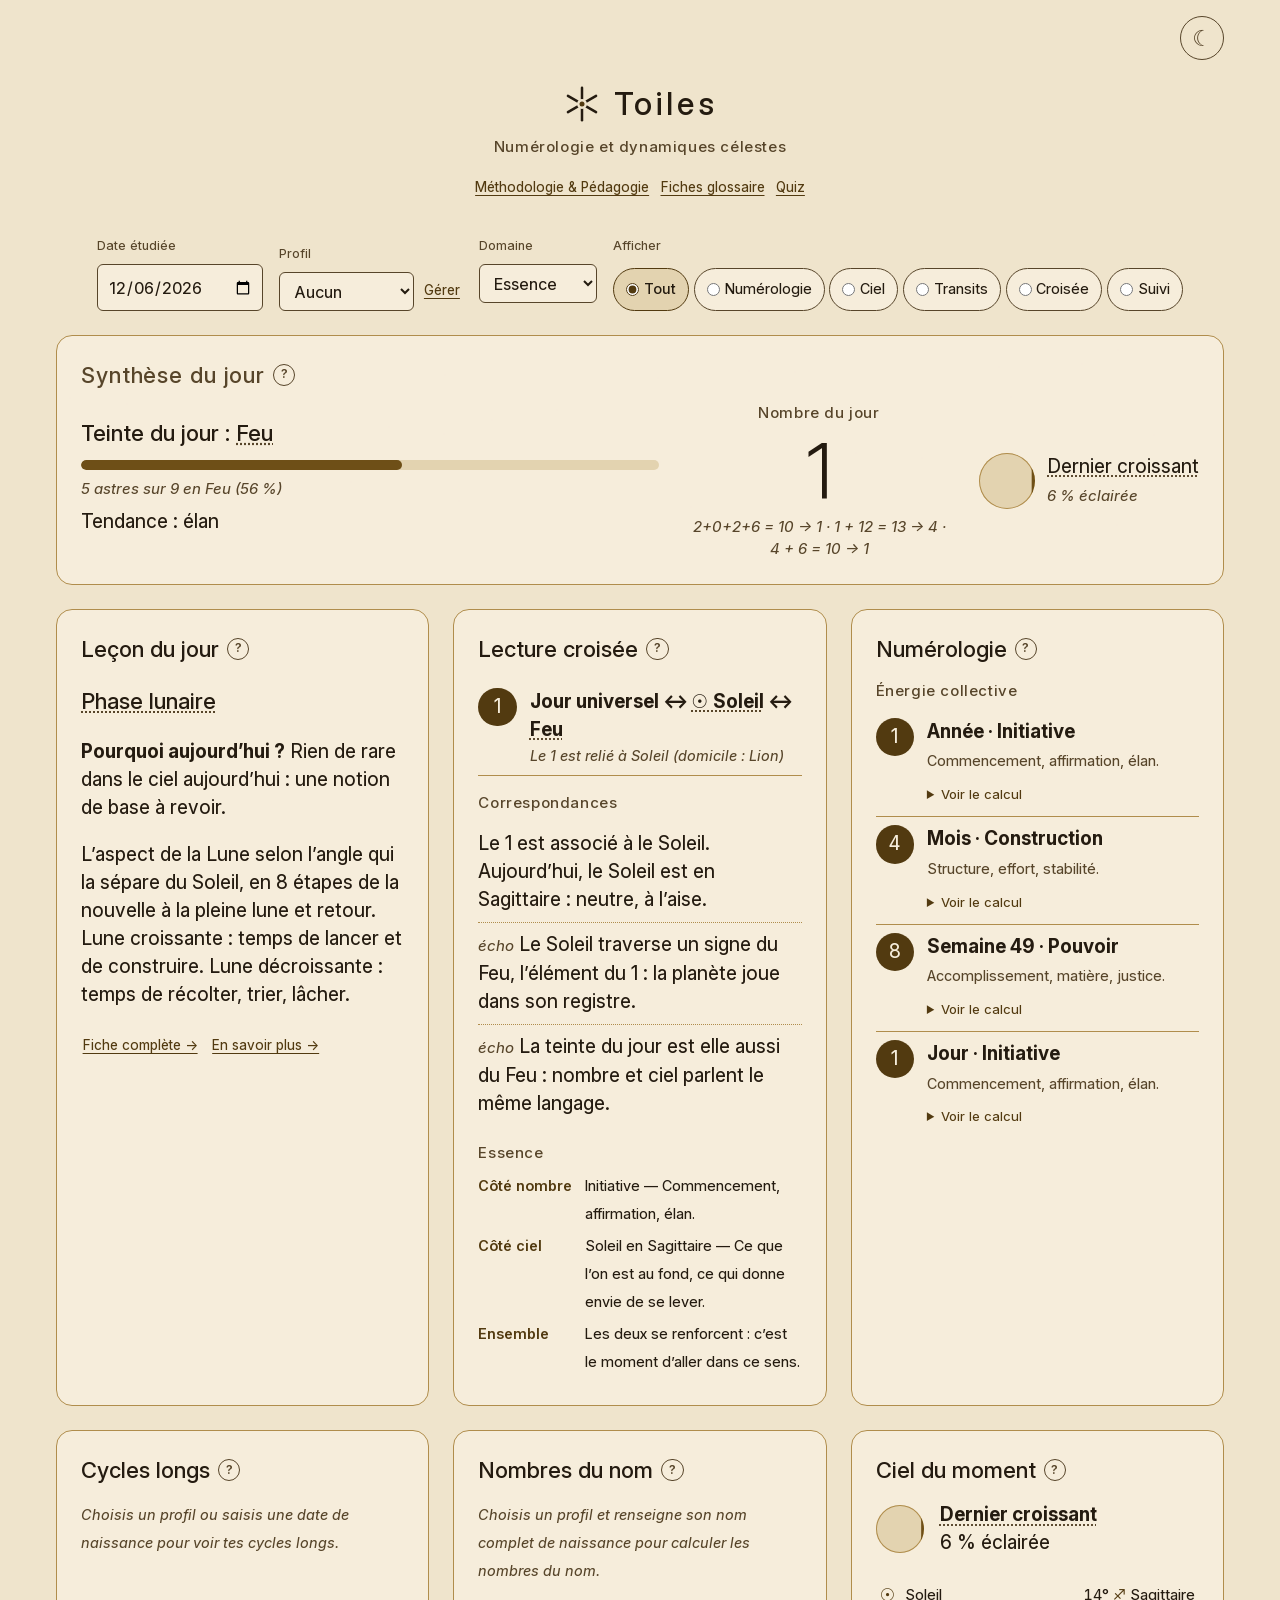
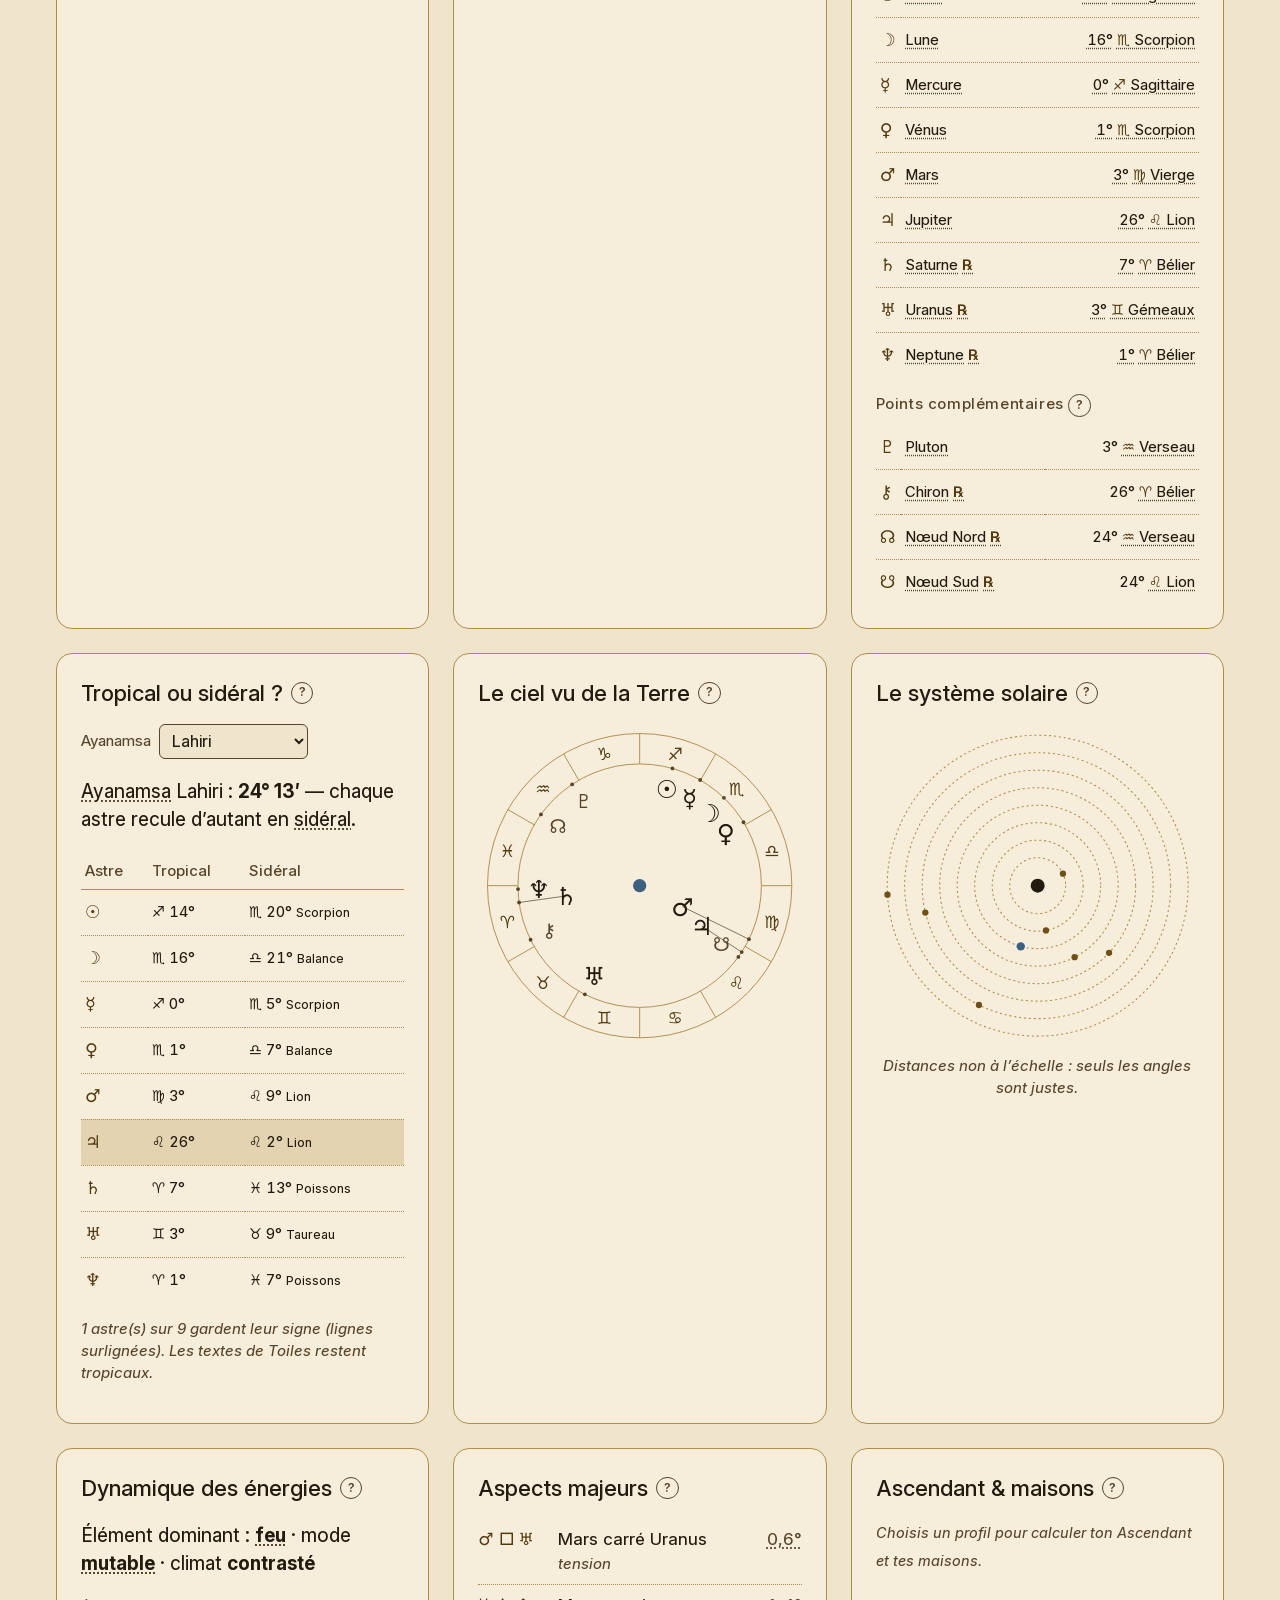
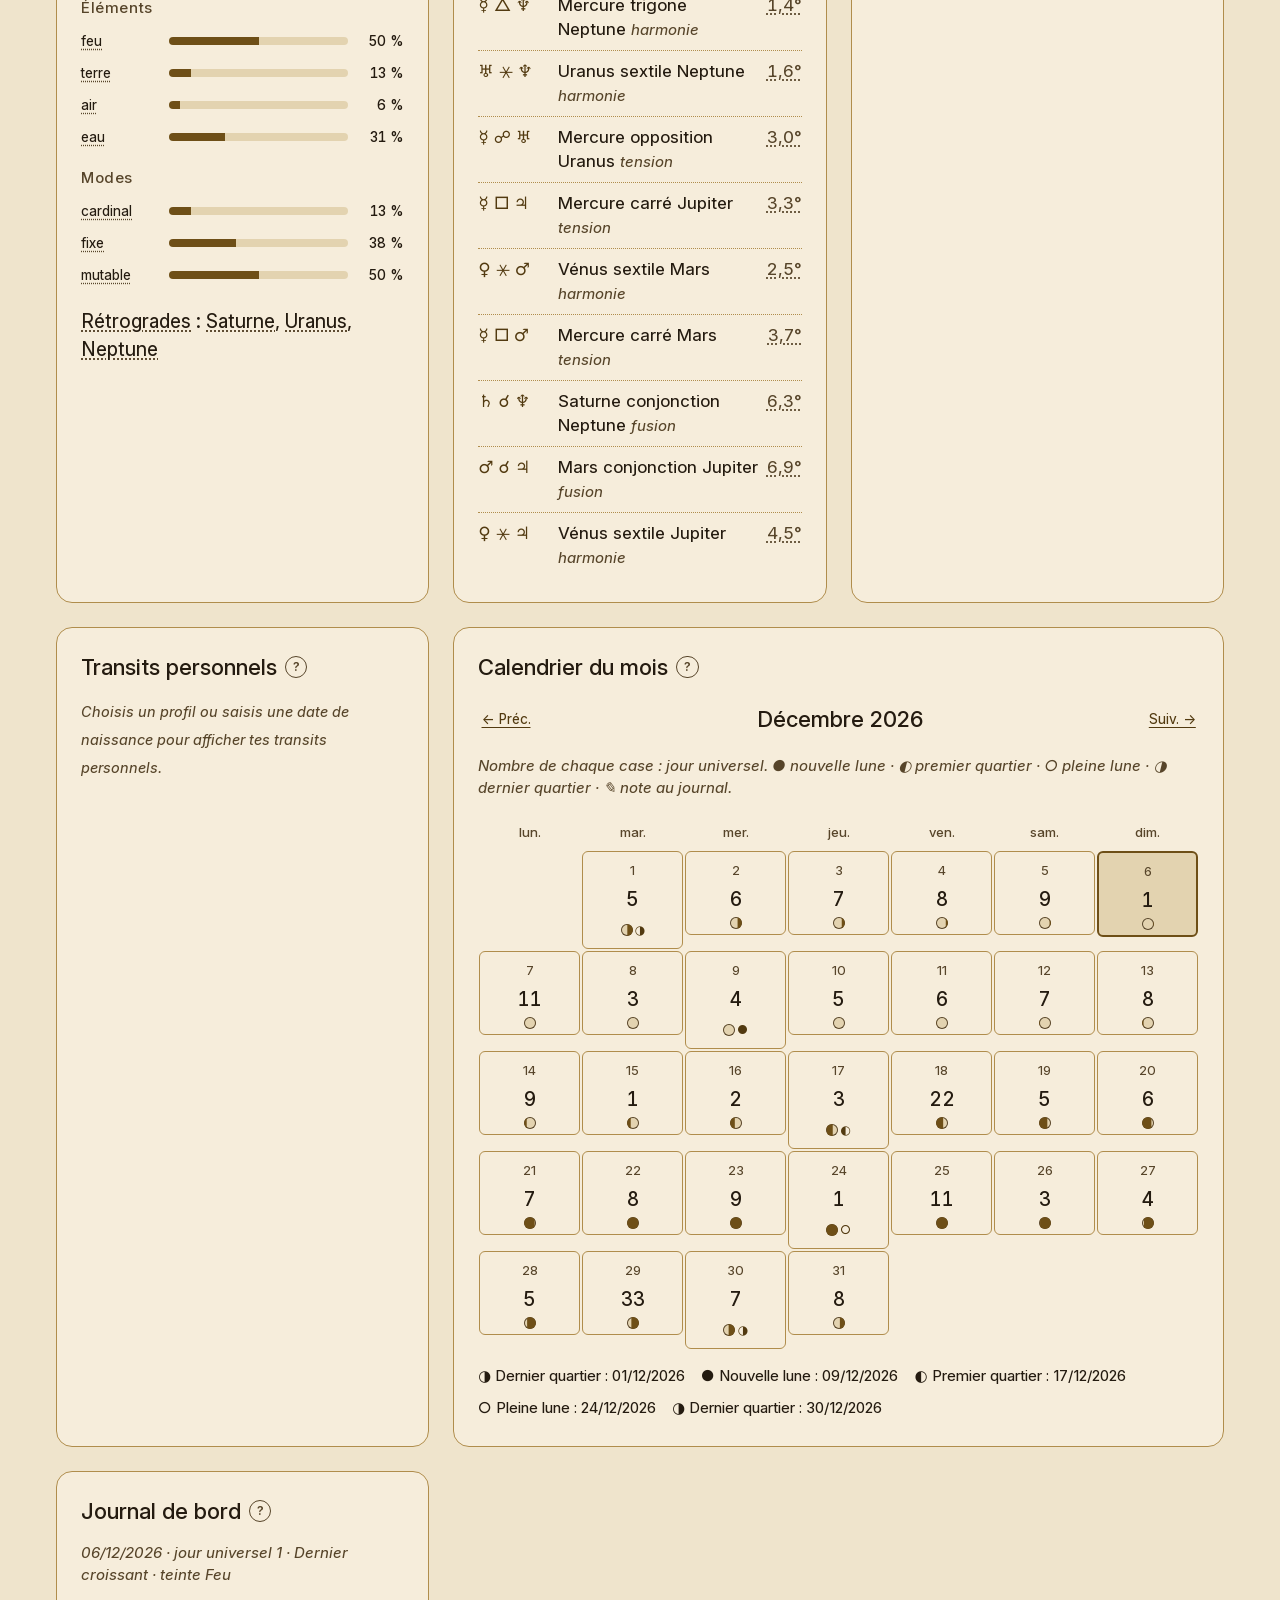
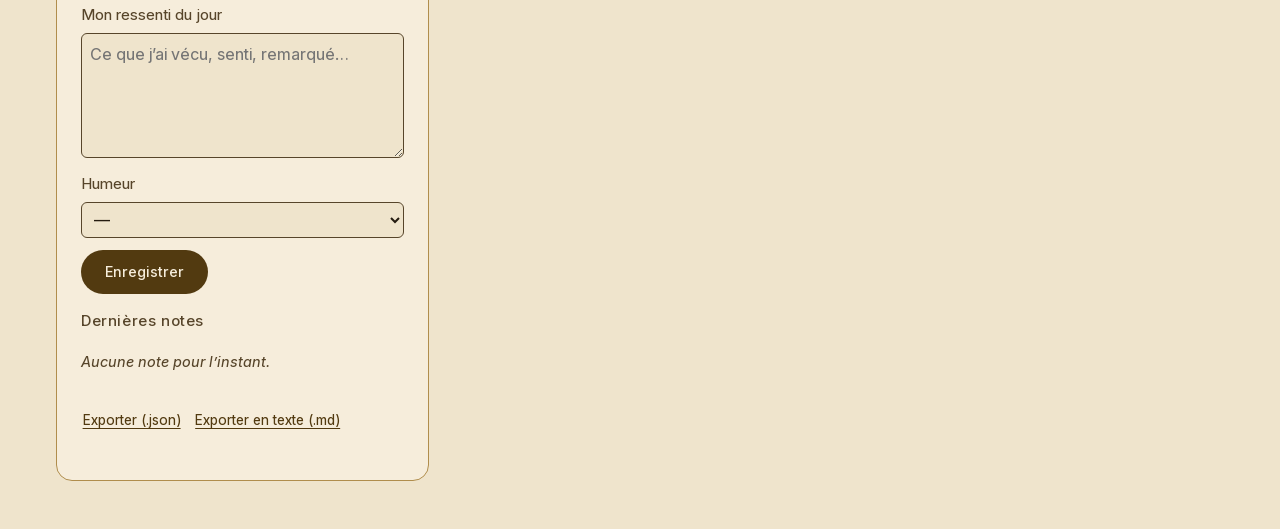
==== commit d57228f3: "Ascendant & maisons, consolidation et évolutions (v0.6, v0.7) Ascendant & maisons : - Profil enrichi" ====
--- a/index.html
+++ b/index.html
@@ -35,6 +35,7 @@
     <div class="entete-liens">
       <button type="button" class="lien" id="ouvrir-methodologie">Méthodologie &amp; Pédagogie</button>
       <button type="button" class="lien" id="ouvrir-fiches">Fiches glossaire</button>
+      <button type="button" class="lien" id="ouvrir-quiz">Quiz</button>
     </div>
   </header>
 
@@ -57,6 +58,7 @@
       <label><input type="radio" name="vue" value="ciel"> Ciel</label>
       <label><input type="radio" name="vue" value="transits"> Transits</label>
       <label><input type="radio" name="vue" value="croisee"> Croisée</label>
+      <label><input type="radio" name="vue" value="suivi"> Suivi</label>
     </fieldset>
   </form>
 
@@ -82,10 +84,29 @@
       <h2>Numérologie <button type="button" class="info" data-info="numerologie" aria-label="Comment ça marche ?">?</button></h2>
       <div id="numero"></div>
     </section>
+    <!-- Cycles longs : cycle de 9 ans, cycles de vie, pinacles, défis (src/numerologie.js). -->
+    <section class="carte" data-module="numerologie">
+      <h2>Cycles longs <button type="button" class="info" data-info="cycles" aria-label="Comment ça marche ?">?</button></h2>
+      <div id="cycles"></div>
+    </section>
+    <!-- Nombres du nom : expression, élan spirituel, moi intime (src/numerologie.js). -->
+    <section class="carte" data-module="numerologie">
+      <h2>Nombres du nom <button type="button" class="info" data-info="nom" aria-label="Comment ça marche ?">?</button></h2>
+      <div id="nom"></div>
+    </section>
     <section class="carte" data-module="ciel">
       <h2>Ciel du moment <button type="button" class="info" data-info="ciel" aria-label="Comment ça marche ?">?</button></h2>
       <div id="lune" class="lune"></div>
       <table class="astres" id="astres"></table>
+      <!-- Pluton, Chiron, nœuds : affichés à part, sans voter (src/complements.js). -->
+      <h3>Points complémentaires <button type="button" class="info" data-info="complements" aria-label="Comment ça marche ?">?</button></h3>
+      <table class="astres" id="complements"></table>
+    </section>
+    <!-- Comparaison tropical / sidéral : pour comprendre l'écart, Toiles reste tropical. -->
+    <section class="carte" data-module="ciel">
+      <h2>Tropical ou sidéral ? <button type="button" class="info" data-info="sideral" aria-label="Comment ça marche ?">?</button></h2>
+      <label class="choix-carte">Ayanamsa <select id="ayanamsa"></select></label>
+      <div id="sideral"></div>
     </section>
     <section class="carte" data-module="ciel">
       <h2>Le ciel vu de la Terre <button type="button" class="info" data-info="geocentrique" aria-label="Comment ça marche ?">?</button></h2>
@@ -104,9 +125,47 @@
       <h2>Aspects majeurs <button type="button" class="info" data-info="aspects" aria-label="Comment ça marche ?">?</button></h2>
       <ul class="aspects" id="aspects"></ul>
     </section>
+    <!-- Ascendant & maisons : demande l'heure et le lieu de naissance du profil (src/maisons.js). -->
+    <section class="carte" data-module="transits">
+      <h2>Ascendant &amp; maisons <button type="button" class="info" data-info="maisons" aria-label="Comment ça marche ?">?</button></h2>
+      <div id="maisons"></div>
+    </section>
     <section class="carte" data-module="transits">
       <h2>Transits personnels <button type="button" class="info" data-info="transits" aria-label="Comment ça marche ?">?</button></h2>
       <div id="transits"></div>
+    </section>
+    <!-- Calendrier du mois : nombres du jour et Lune (src/calendrier.js). Sur deux colonnes. -->
+    <section class="carte carte-large" data-module="suivi">
+      <h2>Calendrier du mois <button type="button" class="info" data-info="calendrier" aria-label="Comment ça marche ?">?</button></h2>
+      <div id="calendrier"></div>
+    </section>
+    <!-- Journal de bord : une note par jour et par profil (src/journal.js). -->
+    <section class="carte" data-module="suivi">
+      <h2>Journal de bord <button type="button" class="info" data-info="journal" aria-label="Comment ça marche ?">?</button></h2>
+      <form class="form-journal" id="form-journal">
+        <p class="caption" id="journal-contexte"></p>
+        <label>Mon ressenti du jour
+          <textarea id="journal-texte" rows="4" placeholder="Ce que j’ai vécu, senti, remarqué…"></textarea></label>
+        <label>Humeur
+          <select id="journal-humeur">
+            <option value="">—</option>
+            <option value="1">1 · basse</option>
+            <option value="2">2</option>
+            <option value="3">3 · moyenne</option>
+            <option value="4">4</option>
+            <option value="5">5 · haute</option>
+          </select></label>
+        <div class="actions">
+          <button type="submit" class="principal">Enregistrer</button>
+          <span class="caption" id="journal-etat" role="status"></span>
+        </div>
+      </form>
+      <h3>Dernières notes</h3>
+      <ul class="liste-journal" id="liste-journal"></ul>
+      <p class="liens-fiche">
+        <button type="button" class="lien" id="journal-exporter">Exporter (.json)</button>
+        <button type="button" class="lien" id="journal-exporter-texte">Exporter en texte (.md)</button>
+      </p>
     </section>
   </main>
 
@@ -122,6 +181,14 @@
       <h3 id="titre-form">Nouveau profil</h3>
       <label>Nom <input type="text" id="profil-nom" autocomplete="off" required></label>
       <label>Date de naissance <input type="date" id="profil-naissance" required></label>
+      <!-- Facultatifs : ensemble, ils permettent l'Ascendant et les maisons. -->
+      <label>Heure de naissance <small>(facultatif, heure de l’état civil)</small>
+        <input type="time" id="profil-heure"></label>
+      <label>Lieu de naissance <small>(facultatif, ville la plus proche)</small>
+        <input type="text" id="profil-lieu" list="liste-villes" autocomplete="off" placeholder="ex. Amiens"></label>
+      <datalist id="liste-villes"></datalist>
+      <label>Nom complet de naissance <small>(facultatif, tous les prénoms et le nom de naissance)</small>
+        <input type="text" id="profil-nom-complet" autocomplete="off" placeholder="ex. Marie Louise Dupont"></label>
       <p class="erreur" id="profil-erreur" hidden></p>
       <div class="actions">
         <button type="submit" class="principal" id="profil-valider">Ajouter</button>
@@ -132,7 +199,23 @@
     <div class="panneau-pied">
       <button type="button" class="lien" id="exporter">Exporter les profils (.json)</button>
       <small>Sauvegarde dans un fichier, au cas où le navigateur effacerait ses données.</small>
-    </div>
+      <!-- Import : un <input type="file"> caché, ouvert par le bouton (lecture locale, rien n'est envoyé). -->
+      <button type="button" class="lien" id="importer">Importer des profils (.json)</button>
+      <input type="file" id="fichier-import" accept=".json,application/json" hidden>
+      <small>Recharge une sauvegarde : les profils déjà présents (même nom, même date) sont ignorés.</small>
+      <p class="caption" id="import-bilan" role="status" hidden></p>
+    </div>
+  </dialog>
+
+  <!-- Quiz d'apprentissage : questions fabriquées à partir des fiches (src/quiz.js). -->
+  <dialog class="panneau" id="panneau-quiz" aria-labelledby="titre-quiz">
+    <div class="panneau-entete">
+      <h2 id="titre-quiz">Quiz</h2>
+      <button type="button" class="fermer" id="fermer-quiz" aria-label="Fermer">×</button>
+    </div>
+    <label class="choix-carte">Thème <select id="quiz-categorie"></select></label>
+    <p class="caption" id="quiz-score" role="status"></p>
+    <div id="quiz-question"></div>
   </dialog>
 
   <!-- Panneau Méthodologie & Pédagogie. <dialog> est natif : zéro dépendance. -->
@@ -144,7 +227,9 @@
     <div class="panneau-onglets" id="onglets-methodologie" role="tablist">
       <button type="button" class="onglet actif" data-onglet="numerologie" role="tab" aria-selected="true">Numérologie</button>
       <button type="button" class="onglet" data-onglet="ciel" role="tab" aria-selected="false">Ciel &amp; Dynamiques</button>
+      <button type="button" class="onglet" data-onglet="maisons" role="tab" aria-selected="false">Ascendant &amp; maisons</button>
       <button type="button" class="onglet" data-onglet="croisee" role="tab" aria-selected="false">Lecture croisée</button>
+      <button type="button" class="onglet" data-onglet="suivi" role="tab" aria-selected="false">Suivi &amp; quiz</button>
     </div>
     <p class="panneau-intro" id="intro-methodologie"></p>
     <div class="corps-methodologie" id="corps-methodologie"></div>
@@ -170,6 +255,9 @@
   <!-- Scripts classiques (pas de modules ES) pour que le double-clic fonctionne. L'ordre compte. -->
   <script src="src/numerologie.js"></script>
   <script src="src/astres.js"></script>
+  <script src="src/complements.js"></script>
+  <script src="src/villes.js"></script>
+  <script src="src/maisons.js"></script>
   <script src="src/schemas.js"></script>
   <script src="src/transits.js"></script>
   <script src="src/textes.js"></script>
@@ -179,6 +267,9 @@
   <script src="src/profils.js"></script>
   <script src="src/methodologie.js"></script>
   <script src="src/croisee.js"></script>
+  <script src="src/calendrier.js"></script>
+  <script src="src/journal.js"></script>
+  <script src="src/quiz.js"></script>
   <script src="src/app.js"></script>
 </body>
 </html>
--- a/src/toiles.css
+++ b/src/toiles.css
@@ -198,6 +198,20 @@
   font-size: .83rem; color: var(--ink);
 }
 .aide-profil { color: var(--ink-muted); font-size: .9rem; font-style: italic; margin: .5rem 0; }
+
+/* ---------- Ascendant & maisons ---------- */
+/* AS et MC côte à côte (l'un sous l'autre sur téléphone). */
+.angles-theme { display: flex; flex-wrap: wrap; gap: var(--space-2) var(--space-5); margin: 0 0 var(--space-2); font-size: 1.05rem; }
+.angles-theme .terme { color: var(--glyph); font-weight: 600; text-decoration: none; }
+.maisons-domaine { margin: var(--space-1) 0 var(--space-3); padding-left: 1.2rem; }
+.maisons-domaine li { margin: var(--space-1) 0; }
+.maisons-table th { text-align: left; font-size: 15px; font-weight: 500; color: var(--ink-muted); padding: var(--space-1); border-bottom: 1px solid var(--line); }
+/* Les deux maisons du domaine choisi : fond « track » (pas de couleur seule : elles sont aussi
+   nommées dans la liste au-dessus du tableau). */
+.maisons-table tr.maison-domaine td { background: var(--track); }
+.maisons-table td .terme { text-decoration: none; }
+.maisons-table td.num { text-align: left; }
+.maisons-table td.g { width: auto; letter-spacing: .15em; }
 .badge-transit {
   display: inline-block; font-size: .72rem; padding: .1rem .45rem; border-radius: 999px;
   margin-left: .3rem; font-weight: 500; vertical-align: middle; border: 1px solid var(--line);
@@ -419,3 +433,75 @@
 .correspondances { list-style: none; margin: 0; padding: 0; }
 .correspondances li { padding: var(--space-2) 0; border-bottom: 1px dotted var(--line); }
 .correspondances li:last-child { border-bottom: 0; }
+
+/* =====================================================================
+   v0.7 — Cycles longs, sidéral, calendrier, journal, quiz
+   Mêmes jetons que le reste : rien ne repose sur la couleur seule
+   (période en cours = mot « en cours » + fond track ; réponse juste = mot + bordure).
+   ===================================================================== */
+
+/* Petit sélecteur posé dans une carte ou un panneau (ayanamsa, thème du quiz). */
+.choix-carte { display: flex; align-items: center; gap: var(--space-2); font-size: 15px; color: var(--ink-muted); margin-bottom: var(--space-3); }
+.choix-carte select, .form-journal select, .form-journal textarea {
+  font: inherit; font-size: 1rem; padding: .35rem .5rem; border: 1px solid var(--ink-muted);
+  border-radius: var(--radius-sm); background: var(--bg); color: var(--ink); }
+
+/* Points complémentaires : plus discrets que les 9 astres sur la carte du ciel. */
+.schema-complement { fill: var(--ink-muted); font-size: 20px; }
+
+/* Cycles longs : frise des 9 années et période en cours. */
+.frise-neuf { display: grid; grid-template-columns: repeat(9, 1fr); gap: 2px; margin: var(--space-2) 0 var(--space-3); }
+.frise-neuf span { text-align: center; padding: var(--space-1) 0; border-radius: var(--radius-sm); background: var(--track);
+  color: var(--ink-muted); font-variant-numeric: tabular-nums; font-size: 15px; }
+.frise-neuf .passee { color: var(--ink); }
+.frise-neuf .actuelle { background: var(--pastille); color: var(--sur-pastille); font-weight: 600; }
+.periode-active { background: var(--track); border-radius: var(--radius-sm); padding-left: var(--space-2); padding-right: var(--space-2); }
+
+/* Calendrier : sur deux colonnes quand la grille en a la place. */
+@media (min-width: 680px) { .carte-large { grid-column: span 2; } }
+.cal-entete { display: flex; align-items: center; justify-content: space-between; gap: var(--space-2); }
+.cal-entete .heading { margin: 0; text-transform: capitalize; }
+.calendrier { width: 100%; border-collapse: collapse; table-layout: fixed; margin-top: var(--space-2); }
+.calendrier th { font-size: 13px; font-weight: 500; color: var(--ink-muted); padding: var(--space-1) 0; }
+.calendrier td { padding: 1px; vertical-align: top; }
+.cal-jour { width: 100%; min-height: 64px; display: flex; flex-direction: column; align-items: center; gap: 2px;
+  font: inherit; color: var(--ink); background: transparent; border: 1px solid var(--line); border-radius: var(--radius-sm);
+  padding: var(--space-1) 0; cursor: pointer; }
+.cal-jour:hover { background: var(--track); }
+.cal-choisi .cal-jour { border: 2px solid var(--focus); background: var(--track); }
+.cal-numero { font-size: 13px; color: var(--ink-muted); }
+.cal-note { font-style: normal; color: var(--glyph); font-size: 11px; margin-left: 2px; vertical-align: top; }
+.cal-nombre { font-size: 19px; font-weight: 500; font-variant-numeric: tabular-nums; }
+.cal-lune { display: flex; align-items: center; gap: 2px; min-height: 14px; }
+.disque.mini { width: 12px; height: 12px; box-shadow: inset 0 0 0 1px var(--ink-muted); }
+.cal-lunaison { font-size: 12px; color: var(--glyph); }
+.cal-lunaisons { list-style: none; display: flex; flex-wrap: wrap; gap: var(--space-1) var(--space-4); margin: var(--space-3) 0 0; padding: 0; font-size: 15px; }
+@media (max-width: 480px) {
+  .cal-jour { min-height: 54px; }
+  .cal-nombre { font-size: 16px; }
+  .calendrier th { font-size: 11px; }
+}
+
+/* Journal de bord */
+.form-journal label { display: flex; flex-direction: column; gap: .25rem; font-size: 15px; color: var(--ink-muted); margin-bottom: var(--space-3); }
+.form-journal textarea { resize: vertical; min-height: 5rem; }
+.form-journal .actions { display: flex; gap: var(--space-3); align-items: center; flex-wrap: wrap; }
+.liste-journal { list-style: none; margin: 0; padding: 0; }
+.liste-journal li { padding: var(--space-2) 0; border-bottom: 1px dotted var(--line); }
+.liste-journal li:last-child { border-bottom: 0; }
+.liste-journal small { color: var(--ink-muted); }
+.liste-journal p { margin: var(--space-1) 0 0; color: var(--ink-muted); white-space: pre-line; }
+
+/* Quiz */
+#quiz-question .heading { margin: var(--space-2) 0 var(--space-4); }
+.quiz-choix { display: grid; gap: var(--space-2); }
+.quiz-reponse { font: inherit; text-align: left; padding: var(--space-3) var(--space-4); border: 1px solid var(--ink-muted);
+  border-radius: var(--radius-sm); background: var(--bg); color: var(--ink); cursor: pointer; }
+.quiz-reponse:hover:not(:disabled) { background: var(--track); }
+.quiz-reponse:disabled { cursor: default; }
+.quiz-reponse.juste { border: 2px solid var(--harmonie); font-weight: 600; }
+.quiz-reponse.juste::after { content: " ✓ bonne réponse"; color: var(--harmonie); font-weight: 500; }
+.quiz-reponse.fausse { border: 2px solid var(--tension); }
+.quiz-reponse.fausse::after { content: " ✗ ta réponse"; color: var(--tension); font-weight: 500; }
+#quiz-retour p { margin: var(--space-3) 0 0; }
+#quiz-retour .liens-fiche { display: flex; gap: var(--space-3); align-items: center; flex-wrap: wrap; }
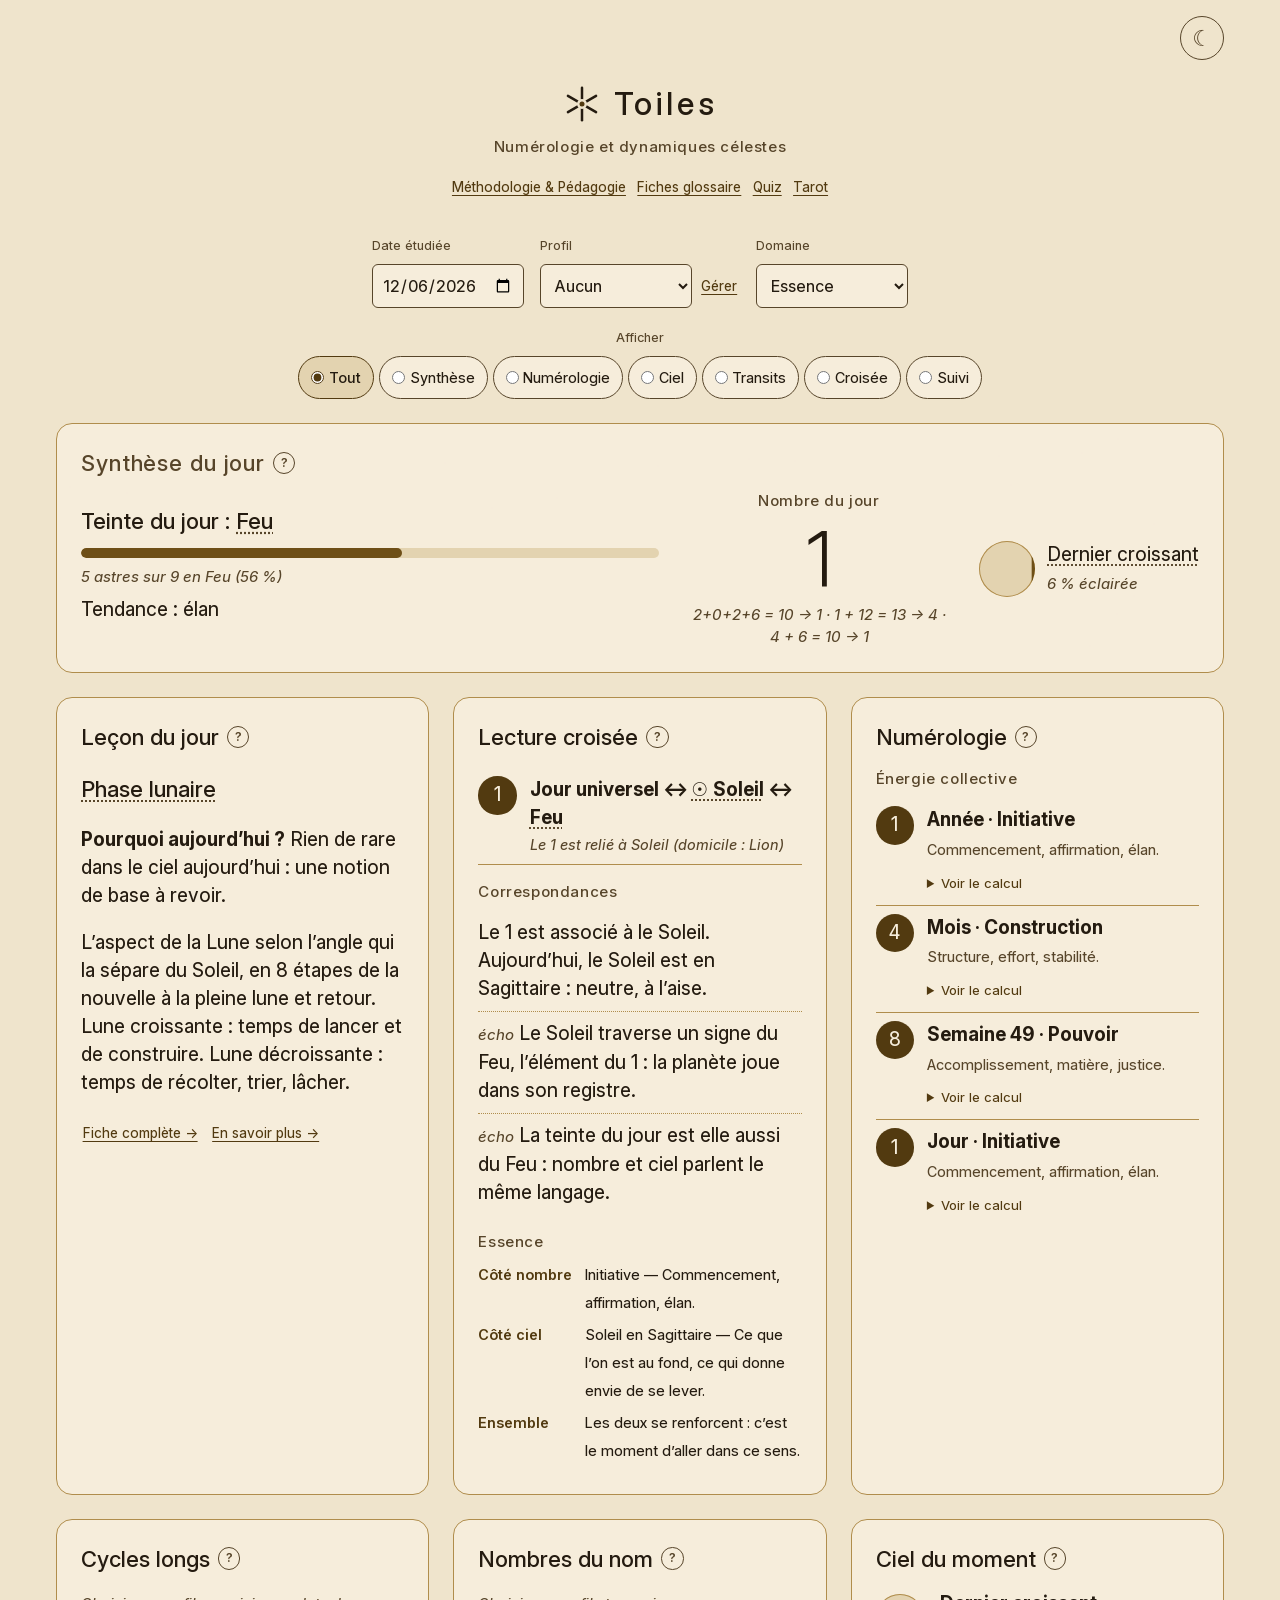
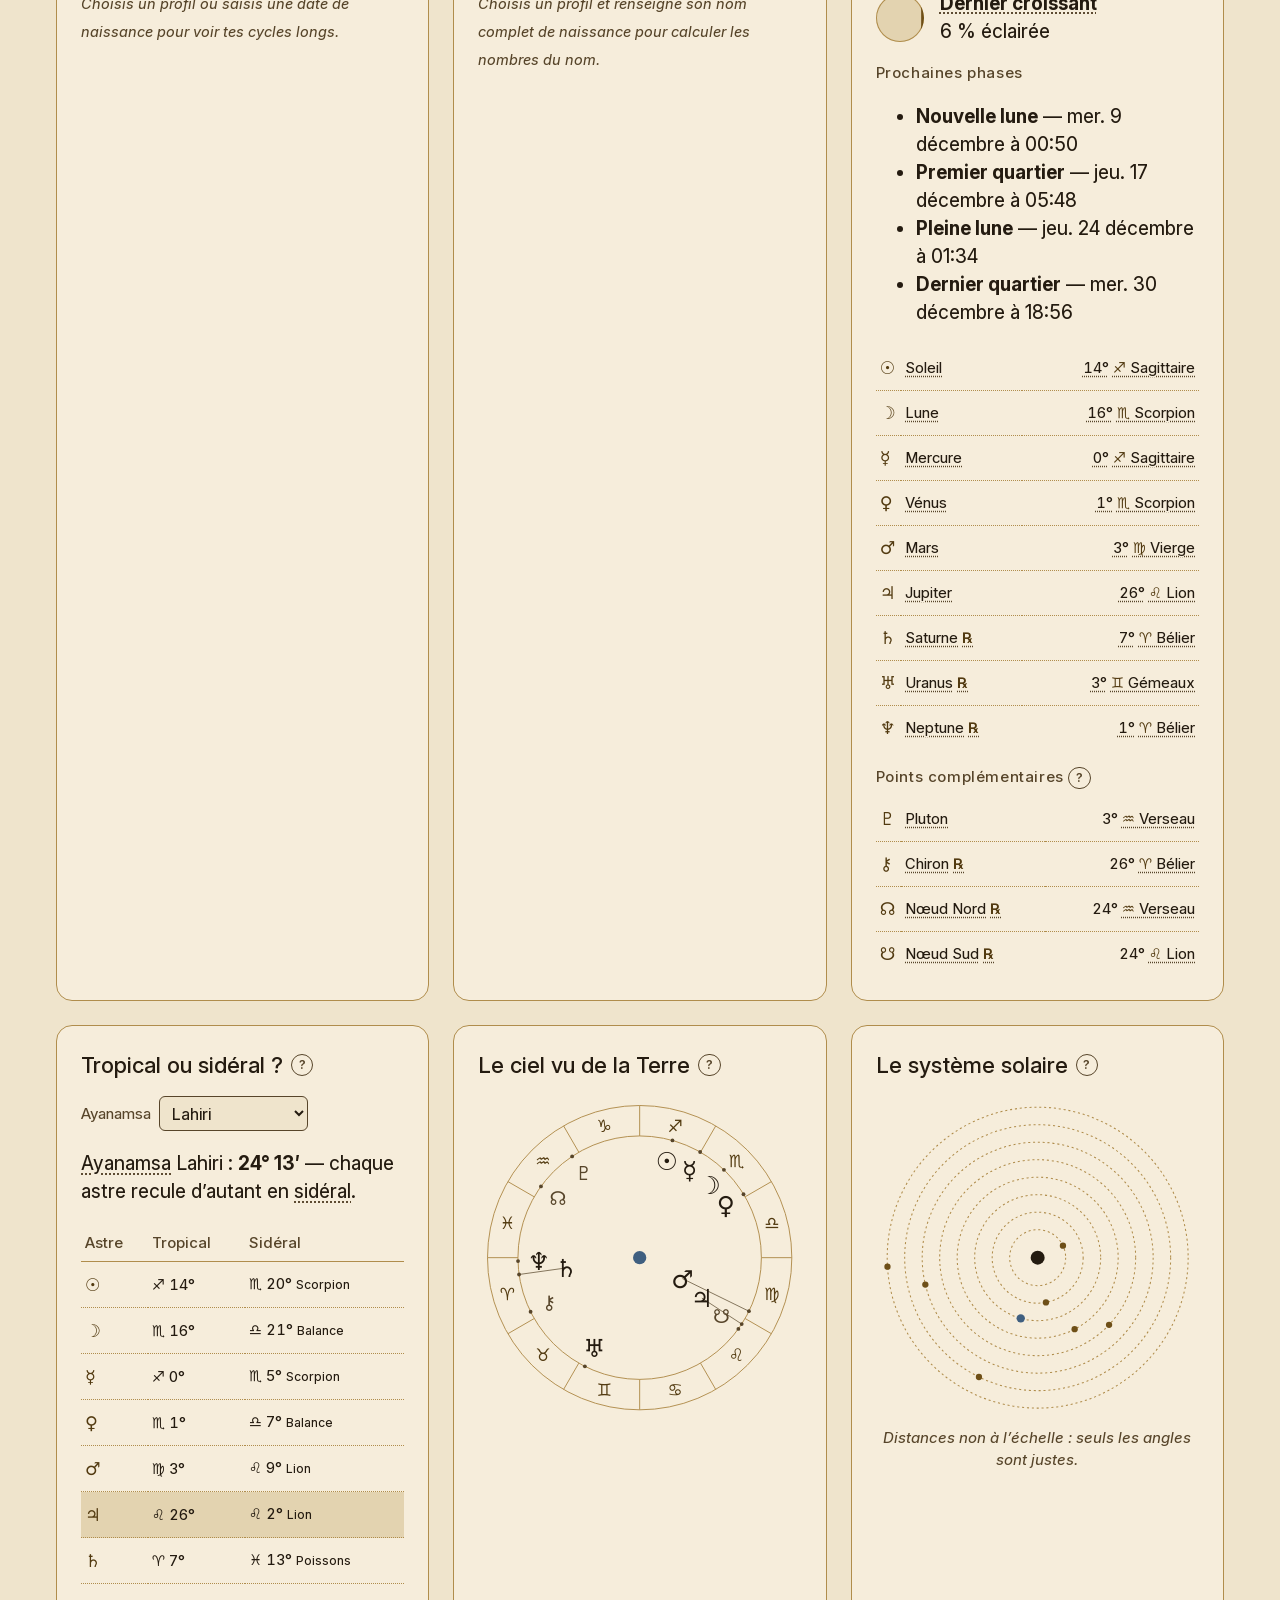
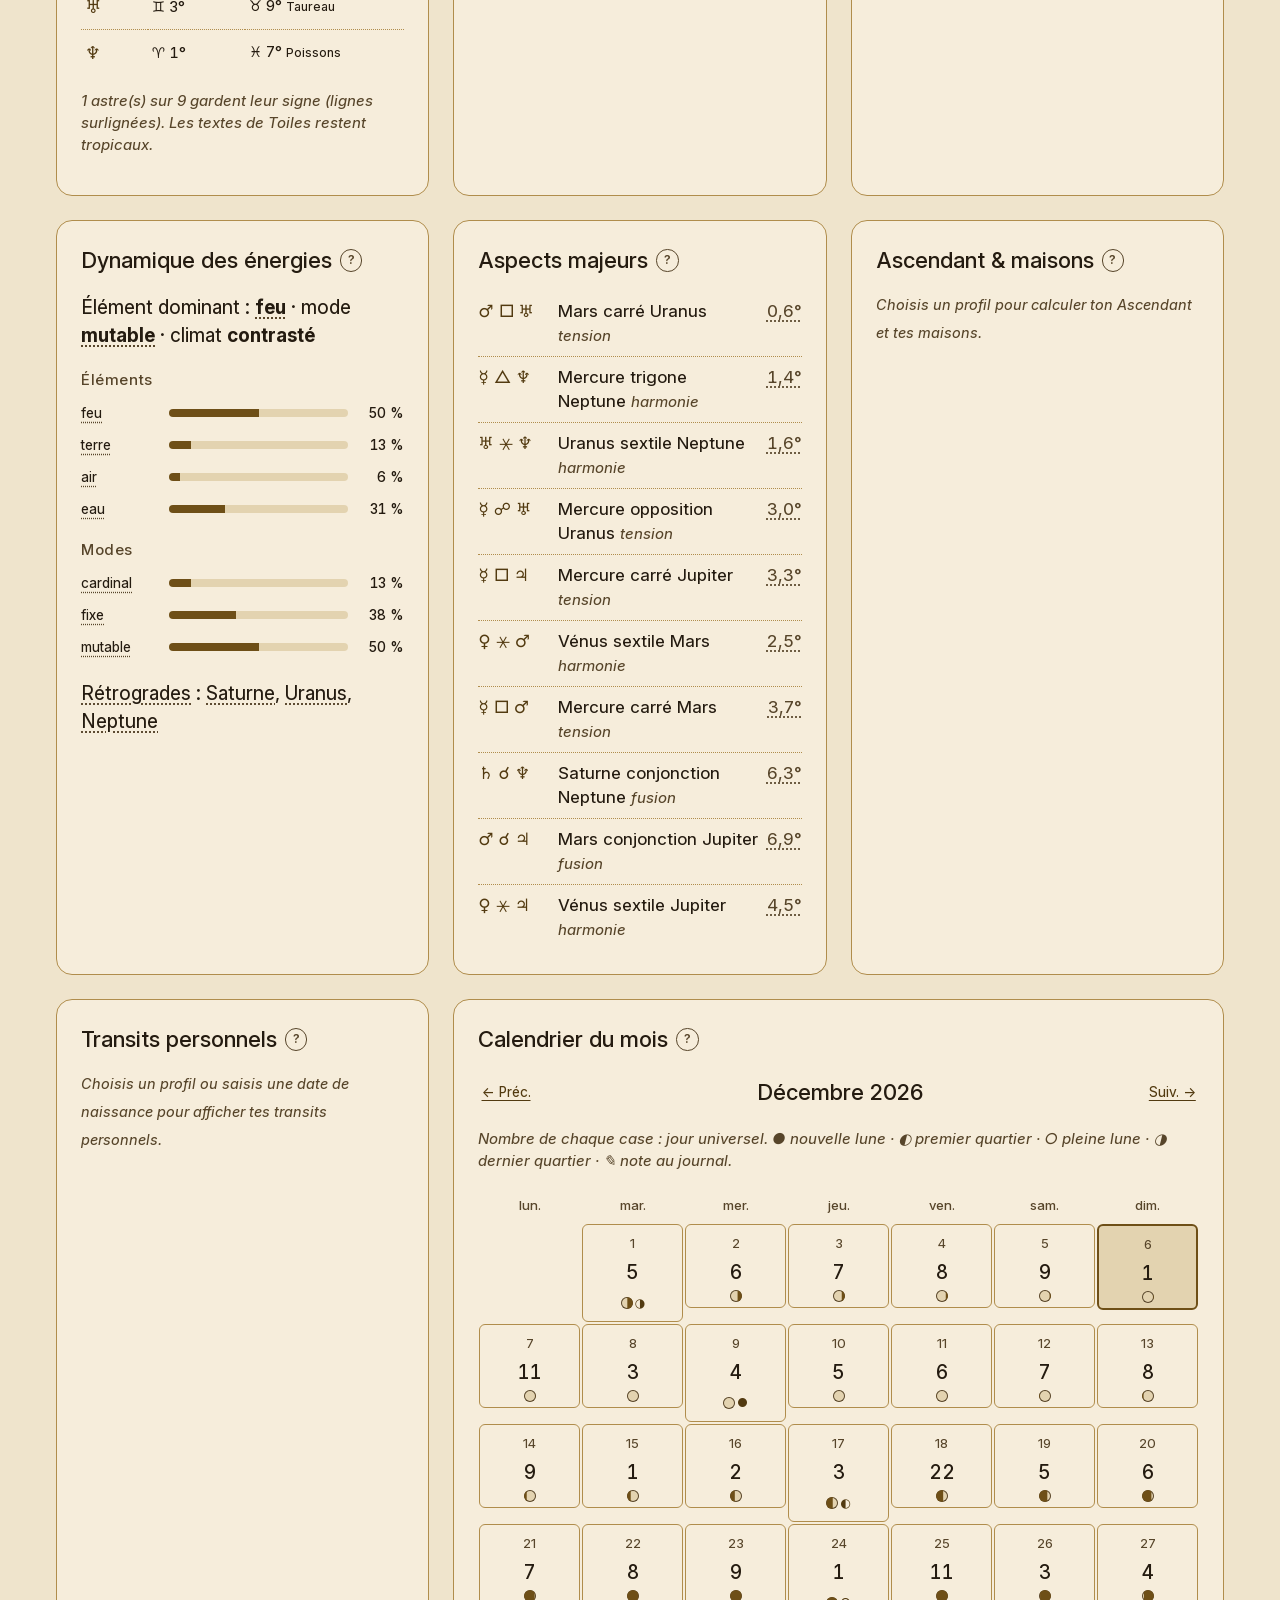
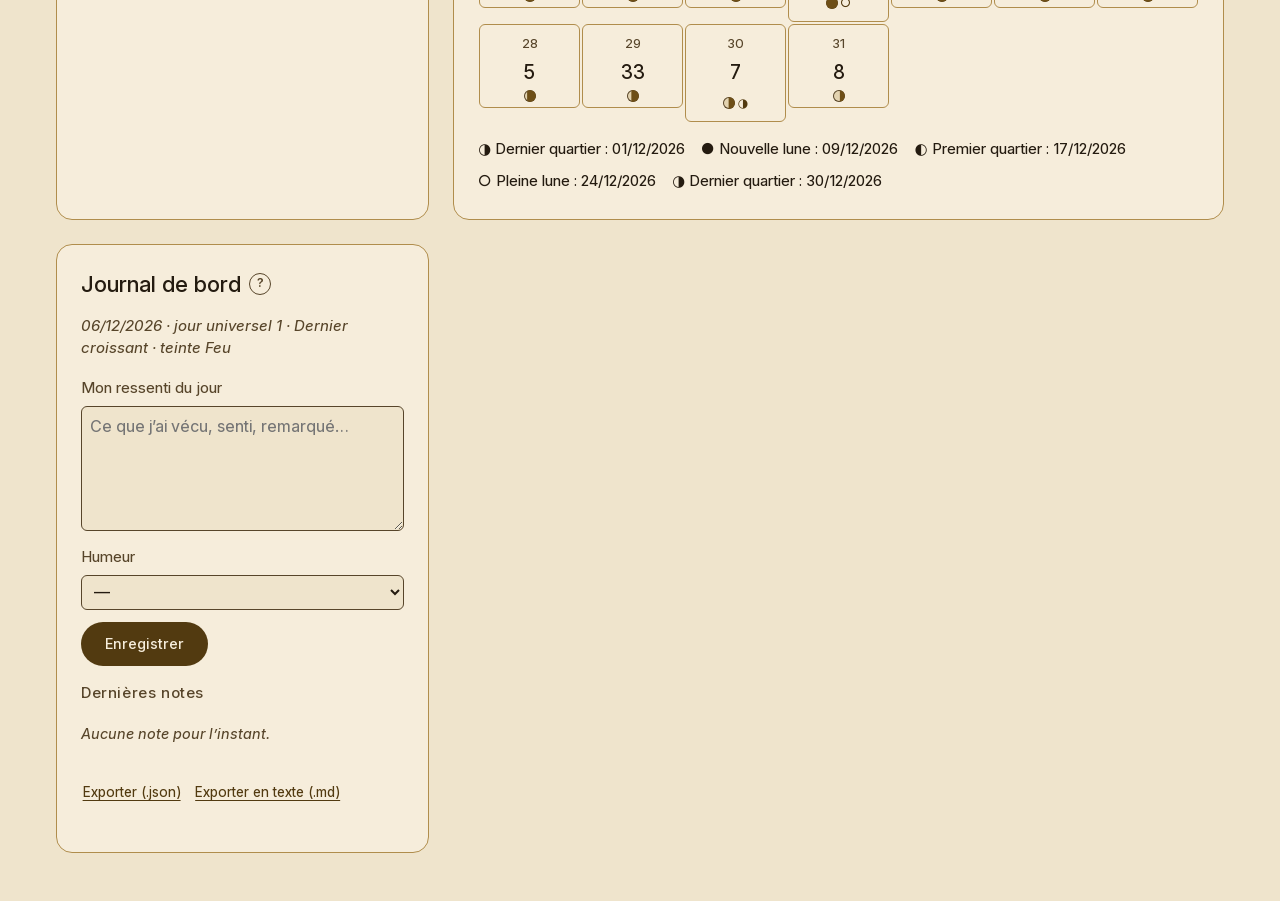
==== commit a3ba795a: "Tirage tarot, véracité et ciel du moment (v0.8, v0.9) Tirage tarot / oracle : - 22 arcanes majeurs, " ====
--- a/index.html
+++ b/index.html
@@ -6,6 +6,12 @@
   <title>Toiles</title>
   <!-- Icône d'onglet : le logo « étoile tissée » (images/logo.svg). -->
   <link rel="icon" href="images/logo.svg" type="image/svg+xml">
+  <!-- Installation en application (PWA) : manifeste, icône iOS, couleur de barre.
+       Effectif seulement en ligne (GitHub Pages) ; sans effet en double-clic. -->
+  <link rel="manifest" href="manifest.webmanifest">
+  <link rel="apple-touch-icon" href="images/icones/icone-180.png">
+  <meta name="theme-color" content="#efe4cc" media="(prefers-color-scheme: light)">
+  <meta name="theme-color" content="#080b1f" media="(prefers-color-scheme: dark)">
   <link rel="stylesheet" href="src/toiles.css">
   <!-- Chargé tôt : applique un thème forcé avant l'affichage (pas de flash). -->
   <script src="src/theme.js"></script>
@@ -36,6 +42,7 @@
       <button type="button" class="lien" id="ouvrir-methodologie">Méthodologie &amp; Pédagogie</button>
       <button type="button" class="lien" id="ouvrir-fiches">Fiches glossaire</button>
       <button type="button" class="lien" id="ouvrir-quiz">Quiz</button>
+      <button type="button" class="lien" id="ouvrir-tarot">Tarot</button>
     </div>
   </header>
 
@@ -54,6 +61,7 @@
     <fieldset class="filtre" id="filtre">
       <legend>Afficher</legend>
       <label><input type="radio" name="vue" value="tout" checked> Tout</label>
+      <label><input type="radio" name="vue" value="synthese"> Synthèse</label>
       <label><input type="radio" name="vue" value="numerologie"> Numérologie</label>
       <label><input type="radio" name="vue" value="ciel"> Ciel</label>
       <label><input type="radio" name="vue" value="transits"> Transits</label>
@@ -97,6 +105,7 @@
     <section class="carte" data-module="ciel">
       <h2>Ciel du moment <button type="button" class="info" data-info="ciel" aria-label="Comment ça marche ?">?</button></h2>
       <div id="lune" class="lune"></div>
+      <div id="prochaines-phases"></div>
       <table class="astres" id="astres"></table>
       <!-- Pluton, Chiron, nœuds : affichés à part, sans voter (src/complements.js). -->
       <h3>Points complémentaires <button type="button" class="info" data-info="complements" aria-label="Comment ça marche ?">?</button></h3>
@@ -218,6 +227,88 @@
     <div id="quiz-question"></div>
   </dialog>
 
+  <!-- Tirage de tarot (v0.8) : mélanger soi-même, couper, choisir ses cartes.
+       Calcul dans src/tarot.js, textes dans src/textes-tarot.js, affichage dans src/app.js. -->
+  <dialog class="panneau panneau-large" id="panneau-tarot" aria-labelledby="titre-tarot">
+    <div class="panneau-entete">
+      <h2 id="titre-tarot">Tarot</h2>
+      <button type="button" class="fermer" id="fermer-tarot" aria-label="Fermer">×</button>
+    </div>
+    <div class="tarot-reglages">
+      <label class="choix-carte">Jeu <select id="tarot-jeu"></select></label>
+      <label class="choix-carte">Tirage <select id="tarot-tirage"></select></label>
+      <label class="tarot-case"><input type="checkbox" id="tarot-renversees"> Cartes renversées</label>
+      <label class="tarot-case"><input type="checkbox" id="tarot-scans"> Images d’époque</label>
+    </div>
+    <p class="caption" id="tarot-note-jeu"></p>
+    <details class="tarot-aide">
+      <summary>Comment ça marche ?</summary>
+      <div id="tarot-aide"></div>
+    </details>
+
+    <!-- Étape 1 : mélanger, de quatre façons qu'on peut enchaîner. -->
+    <section class="tarot-etape" id="tarot-etape-melange">
+      <h3>1 · Mélanger</h3>
+      <div class="panneau-onglets" id="tarot-onglets" role="tablist">
+        <button type="button" class="onglet actif" data-mode="main" role="tab" aria-selected="true">À la main</button>
+        <button type="button" class="onglet" data-mode="etalement" role="tab" aria-selected="false">Étalement</button>
+        <button type="button" class="onglet" data-mode="intention" role="tab" aria-selected="false">Intention</button>
+        <button type="button" class="onglet" data-mode="auto" role="tab" aria-selected="false">Automatique</button>
+      </div>
+      <!-- Les quatre modes sont superposés dans la même case : le bloc garde la hauteur
+           du plus grand, donc changer d'onglet ne fait pas sauter la page. -->
+      <div class="tarot-modes">
+      <div class="tarot-mode" data-mode="main">
+        <p>Chaque clic coupe le paquet en deux et entremêle les moitiés, comme avec les mains.</p>
+        <div class="tarot-ligne">
+          <div class="tarot-pile" id="tarot-pile" aria-hidden="true"></div>
+          <button type="button" class="principal" id="tarot-riffle">Brasser</button>
+          <span class="label" id="tarot-compteur" role="status"></span>
+        </div>
+      </div>
+      <div class="tarot-mode" data-mode="etalement" hidden>
+        <p>Fais glisser les cartes pour les mêler, puis ramasse-les : elles sont reprises de haut en bas, de gauche à droite. Touche une carte sans la déplacer pour la retourner.</p>
+        <div class="tarot-table" id="tarot-table"></div>
+        <div class="tarot-ligne">
+          <button type="button" class="lien" id="tarot-etaler">Étaler à nouveau</button>
+          <button type="button" class="lien" id="tarot-retourner">Tout retourner</button>
+          <button type="button" class="principal" id="tarot-ramasser">Ramasser</button>
+        </div>
+      </div>
+      <div class="tarot-mode" data-mode="intention" hidden>
+        <p>Pense à ta question et garde le doigt appuyé aussi longtemps que tu veux. La durée de l’appui fixe le mélange.</p>
+        <div class="tarot-ligne">
+          <button type="button" class="tarot-appui" id="tarot-appui">Maintenir appuyé</button>
+          <span class="label" id="tarot-duree" role="status"></span>
+        </div>
+      </div>
+      <div class="tarot-mode" data-mode="auto" hidden>
+        <p>L’ordinateur mélange d’un coup (tous les ordres ont la même chance).</p>
+        <button type="button" class="principal" id="tarot-auto">Mélanger</button>
+      </div>
+      </div>
+      <p class="caption" id="tarot-historique"></p>
+      <button type="button" class="principal" id="tarot-vers-coupe">Passer à la coupe →</button>
+    </section>
+
+    <!-- Étape 2 : couper là où on clique. -->
+    <section class="tarot-etape" id="tarot-etape-coupe" hidden>
+      <h3>2 · Couper</h3>
+      <p>Clique sur la tranche du paquet là où tu veux couper : le dessus passe dessous.</p>
+      <div class="tarot-tranche" id="tarot-tranche"></div>
+      <button type="button" class="lien" id="tarot-sans-coupe">Ne pas couper</button>
+    </section>
+
+    <!-- Étape 3 : choisir ses cartes dans l'éventail, puis lire. -->
+    <section class="tarot-etape" id="tarot-etape-tirage" hidden>
+      <h3>3 · Choisir <span id="tarot-reste"></span></h3>
+      <div class="tarot-eventail" id="tarot-eventail"></div>
+      <div class="tarot-resultat" id="tarot-resultat"></div>
+      <p class="caption" id="tarot-credit"></p>
+      <button type="button" class="principal" id="tarot-recommencer">Nouveau tirage</button>
+    </section>
+  </dialog>
+
   <!-- Panneau Méthodologie & Pédagogie. <dialog> est natif : zéro dépendance. -->
   <dialog class="panneau panneau-large" id="panneau-methodologie" aria-labelledby="titre-methodologie">
     <div class="panneau-entete">
@@ -270,6 +361,18 @@
   <script src="src/calendrier.js"></script>
   <script src="src/journal.js"></script>
   <script src="src/quiz.js"></script>
+  <script src="src/textes-tarot.js"></script>
+  <script src="src/tarot.js"></script>
   <script src="src/app.js"></script>
+  <script>
+    // Service worker (sw.js) : rend Toiles installable et disponible hors ligne.
+    // Les navigateurs le refusent en file:// (double-clic) : on ne l'enregistre donc
+    // qu'en http(s), et une erreur éventuelle n'empêche jamais l'application de marcher.
+    if ('serviceWorker' in navigator && location.protocol.startsWith('http')) {
+      navigator.serviceWorker.register('sw.js').catch(function (erreur) {
+        console.warn('Service worker non enregistré :', erreur);
+      });
+    }
+  </script>
 </body>
 </html>
--- a/src/toiles.css
+++ b/src/toiles.css
@@ -149,6 +149,17 @@
   font: inherit; font-size: 1rem; padding: .45rem .6rem; border: 1px solid var(--ink-muted);
   border-radius: var(--radius-sm); background: var(--surface); color: var(--ink);
 }
+/* Alignement : les champs Date / Profil / Domaine (et Naissance) partagent la même
+   ligne de base (bas des champs), la même hauteur et la même largeur, quel que soit
+   le navigateur (le champ date est naturellement plus haut qu'un menu déroulant). */
+.controles { align-items: flex-end; }
+.controles > label > input, .controles > label > select, .profil-choix select {
+  box-sizing: border-box; height: 2.75rem; width: 9.5rem; line-height: normal;
+}
+.profil-choix .lien { height: 2.75rem; padding-block: 0; }
+/* Le filtre « Afficher » passe sur sa propre ligne, centrée sous les champs. */
+.controles .filtre { flex-basis: 100%; justify-content: center; }
+.controles .filtre legend { margin-inline: auto; }
 
 .grille { display: grid; grid-template-columns: repeat(auto-fit, minmax(min(100%, 300px), 1fr)); gap: var(--space-5); padding: 0 var(--space-4) var(--space-7); max-width: 1200px; margin: 0 auto; }
 .carte { background: var(--surface); border: 1px solid var(--line); border-radius: var(--radius-md); padding: var(--space-5); }
@@ -505,3 +516,94 @@
 .quiz-reponse.fausse::after { content: " ✗ ta réponse"; color: var(--tension); font-weight: 500; }
 #quiz-retour p { margin: var(--space-3) 0 0; }
 #quiz-retour .liens-fiche { display: flex; gap: var(--space-3); align-items: center; flex-wrap: wrap; }
+
+/* =====================================================================
+   v0.8 — Tarot : mélanges, coupe, tirage
+   ===================================================================== */
+.tarot-reglages { display: flex; flex-wrap: wrap; gap: var(--space-3); align-items: flex-end; margin-top: var(--space-3); }
+.tarot-case { display: flex; gap: var(--space-2); align-items: center; font-size: 15px; color: var(--ink-muted); }
+.tarot-aide summary { cursor: pointer; color: var(--glyph); font-size: 15px; }
+.tarot-aide p { font-size: 15px; line-height: 22px; }
+.tarot-etape p { margin: var(--space-2) 0; }
+.tarot-ligne { display: flex; flex-wrap: wrap; gap: var(--space-3); align-items: center; margin: var(--space-3) 0; }
+#tarot-vers-coupe { margin-top: var(--space-2); }
+.tarot-etape [hidden] { display: none; }
+
+/* Hauteur fixe du panneau tarot : il ne change pas de taille d'une étape à l'autre ;
+   si le contenu dépasse (grand tirage), c'est l'intérieur qui défile. */
+#panneau-tarot { height: min(880px, calc(100dvh - 40px)); }
+
+/* Modes de mélange superposés (même case de grille) : le bloc prend la hauteur du
+   plus grand. Les modes inactifs restent dans la mise en page mais invisibles. */
+.tarot-modes { display: grid; }
+/* Textes qui changent après chaque geste : place réservée (2 lignes) pour qu'ils
+   ne poussent pas les boutons en passant d'une à deux lignes. */
+#tarot-historique { min-height: 44px; }
+#tarot-compteur, #tarot-duree { min-width: 12em; }
+.tarot-modes > .tarot-mode { grid-area: 1 / 1; }
+.tarot-modes > .tarot-mode[hidden] { display: block; visibility: hidden; }
+
+/* Éventail épuisé : grisé, plus cliquable, mais toujours là. */
+.tarot-eventail.epuise .tarot-dos.tarot-dos { opacity: .3; cursor: default; transform: none; }
+
+/* Emplacement encore vide dans le résultat. */
+.tarot-vide { border-style: dashed; color: var(--line); font-size: 28px; justify-content: center; }
+
+/* Dos de carte : rectangle aux proportions d'une carte (≈ 3 : 5), motif discret. */
+.tarot-dos { display: inline-block; width: 36px; height: 60px; border-radius: 4px; border: 1px solid var(--line);
+  background: repeating-linear-gradient(45deg, var(--track) 0 4px, var(--surface) 4px 8px); }
+
+/* Pile « à la main » : cinq dos empilés et légèrement décalés. */
+.tarot-pile { position: relative; width: 52px; height: 66px; }
+.tarot-pile .tarot-dos { position: absolute; }
+.tarot-pile .tarot-dos:nth-child(2) { left: 3px; top: 1px; }
+.tarot-pile .tarot-dos:nth-child(3) { left: 6px; top: 2px; }
+.tarot-pile .tarot-dos:nth-child(4) { left: 9px; top: 3px; }
+.tarot-pile .tarot-dos:nth-child(5) { left: 12px; top: 4px; }
+.tarot-pile.secoue .tarot-dos:nth-child(odd) { animation: tarot-gauche .35s ease; }
+.tarot-pile.secoue .tarot-dos:nth-child(even) { animation: tarot-droite .35s ease; }
+@keyframes tarot-gauche { 50% { transform: translateX(-14px) rotate(-6deg); } }
+@keyframes tarot-droite { 50% { transform: translateX(14px) rotate(6deg); } }
+
+/* Table d'étalement : cartes en position absolue (en %). touch-action: none
+   empêche le téléphone de faire défiler la page pendant qu'on glisse une carte. */
+.tarot-table { position: relative; height: 260px; border: 1px dashed var(--line); border-radius: var(--radius-sm);
+  background: var(--bg); touch-action: none; overflow: hidden; }
+.tarot-libre { position: absolute; cursor: grab; touch-action: none; }
+/* Carte retournée sur la table : même taille que le dos, face visible. */
+.tarot-face { display: flex; align-items: center; justify-content: center; width: 36px; height: 60px; box-sizing: border-box;
+  border: 1px solid var(--glyph); border-radius: 4px; background: var(--bg); color: var(--glyph); font-size: 13px; overflow: hidden; user-select: none; }
+.tarot-face img { width: 100%; height: 100%; object-fit: cover; pointer-events: none; }
+.tarot-libre:active { cursor: grabbing; }
+
+/* Intention : un gros bouton qui s'allume pendant l'appui. */
+.tarot-appui { font: inherit; padding: var(--space-4) var(--space-5); border-radius: var(--radius-pill); border: 2px solid var(--glyph);
+  background: var(--surface); color: var(--glyph); cursor: pointer; user-select: none; -webkit-user-select: none; touch-action: none; }
+.tarot-appui.appuye { background: var(--pastille); color: var(--sur-pastille); }
+
+/* Coupe : la tranche du paquet, une fente cliquable entre chaque carte. */
+.tarot-tranche { display: flex; height: 60px; border: 1px solid var(--line); border-radius: 4px; overflow: hidden;
+  background: repeating-linear-gradient(90deg, var(--track) 0 2px, var(--surface) 2px 4px); margin: var(--space-3) 0; }
+.tarot-fente { flex: 1; border: 0; background: none; cursor: pointer; padding: 0; }
+.tarot-fente:hover, .tarot-fente:focus-visible { background: var(--pastille); }
+
+/* Éventail : les cartes se chevauchent, celle survolée se soulève. */
+.tarot-eventail { display: flex; flex-wrap: wrap; padding: var(--space-4) 0 var(--space-3) 20px; }
+.tarot-eventail .tarot-dos { margin-left: -20px; cursor: pointer; padding: 0; transition: transform .15s; }
+.tarot-eventail .tarot-dos:hover, .tarot-eventail .tarot-dos:focus-visible { transform: translateY(-10px); }
+
+/* Résultat : une colonne par position. */
+.tarot-resultat { display: grid; grid-template-columns: repeat(auto-fill, minmax(140px, 1fr)); gap: var(--space-4); margin: var(--space-3) 0; }
+.tarot-position p { margin: var(--space-2) 0; font-size: 15px; line-height: 22px; }
+.tarot-carte { display: flex; flex-direction: column; align-items: center; justify-content: space-between; text-align: center;
+  aspect-ratio: 3 / 5; max-width: 140px; box-sizing: border-box; padding: var(--space-3) var(--space-2);
+  border: 1px solid var(--glyph); border-radius: var(--radius-sm); background: var(--bg); }
+.tarot-carte strong { font-weight: 500; font-size: 17px; line-height: 22px; }
+.tarot-num { color: var(--glyph); font-size: 15px; letter-spacing: .08em; }
+.tarot-mot { font-size: 15px; color: var(--ink-muted); font-style: italic; }
+/* Option « Images d'époque » : le scan, retourné si la carte sort renversée. */
+.tarot-scan { margin: 0; max-width: 140px; text-align: center; font-size: 15px; line-height: 20px; }
+.tarot-scan img { display: block; width: 100%; aspect-ratio: 3 / 5; object-fit: contain; border-radius: var(--radius-sm); }
+.tarot-scan.renversee img { transform: rotate(180deg); }
+.tarot-scan figcaption { margin-top: var(--space-2); display: flex; flex-direction: column; }
+.tarot-carte.renversee .tarot-num::after { content: " ↓ renversée"; letter-spacing: 0; }
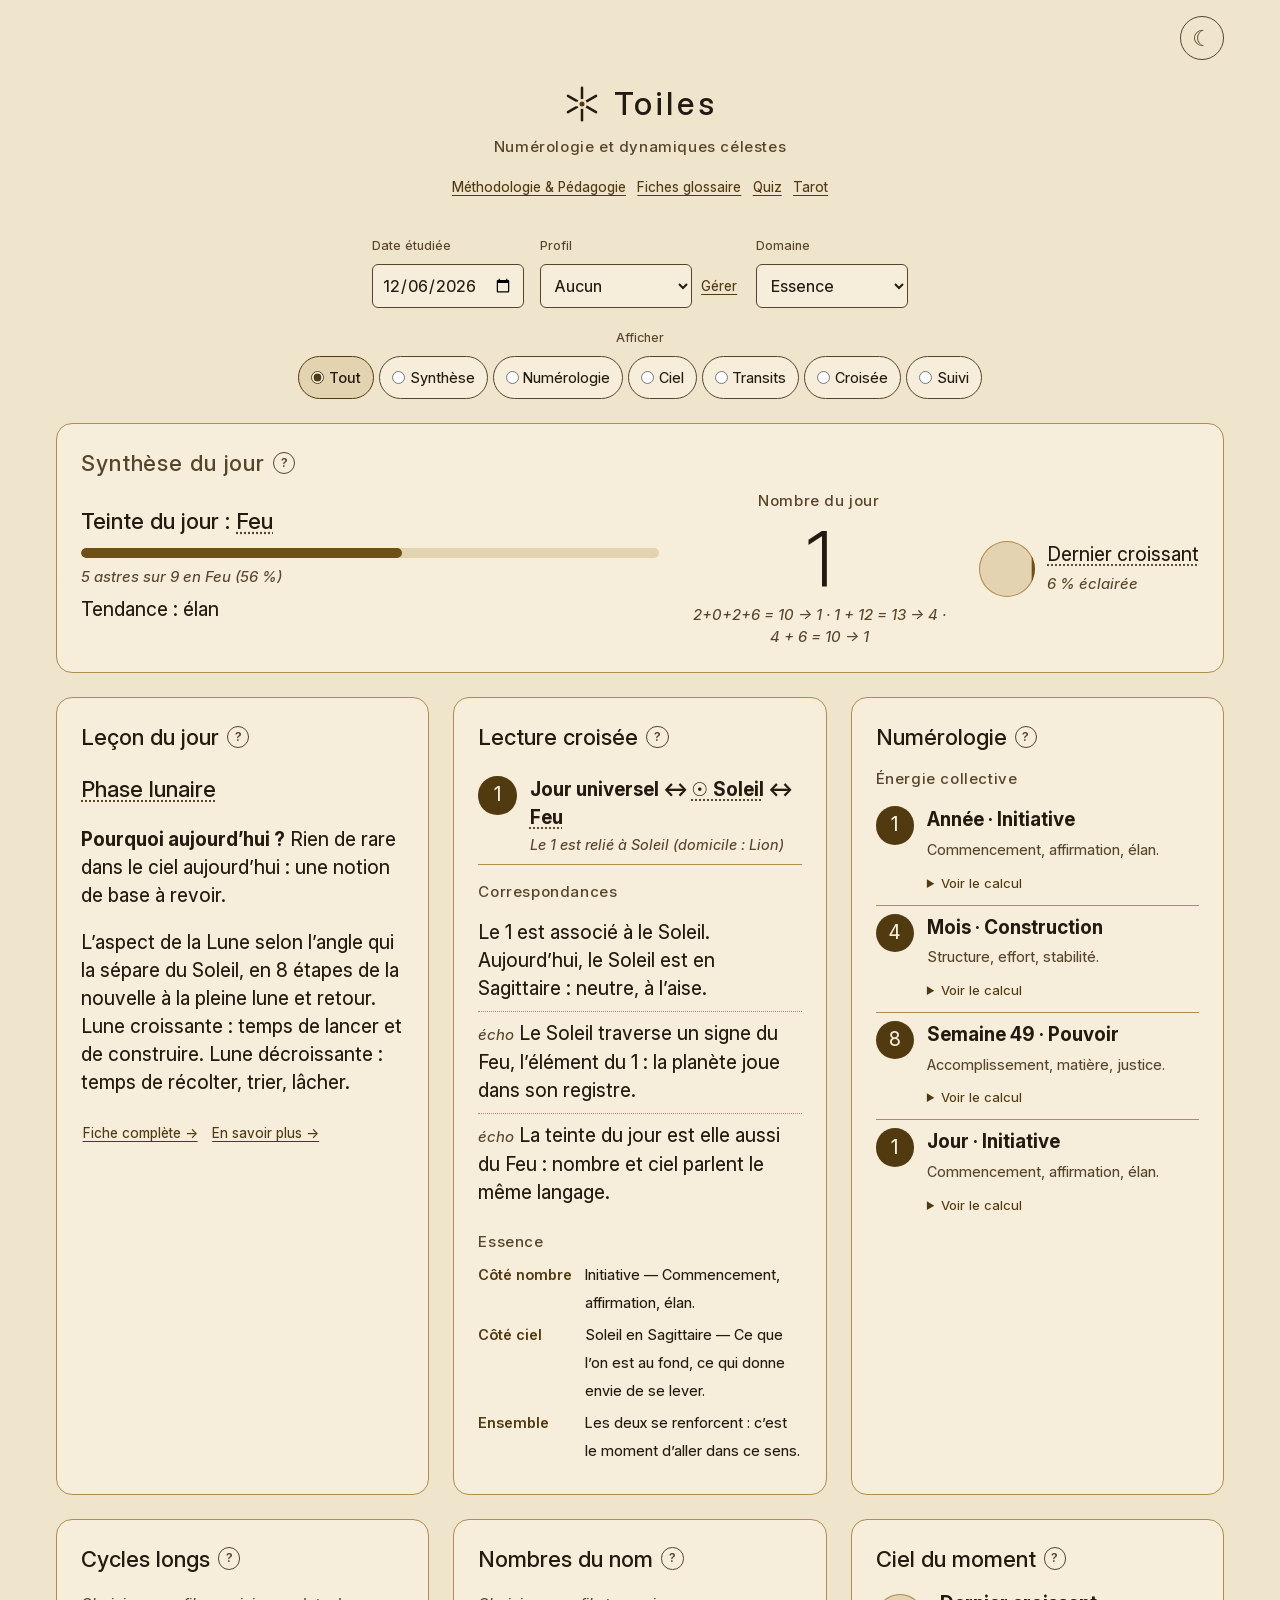
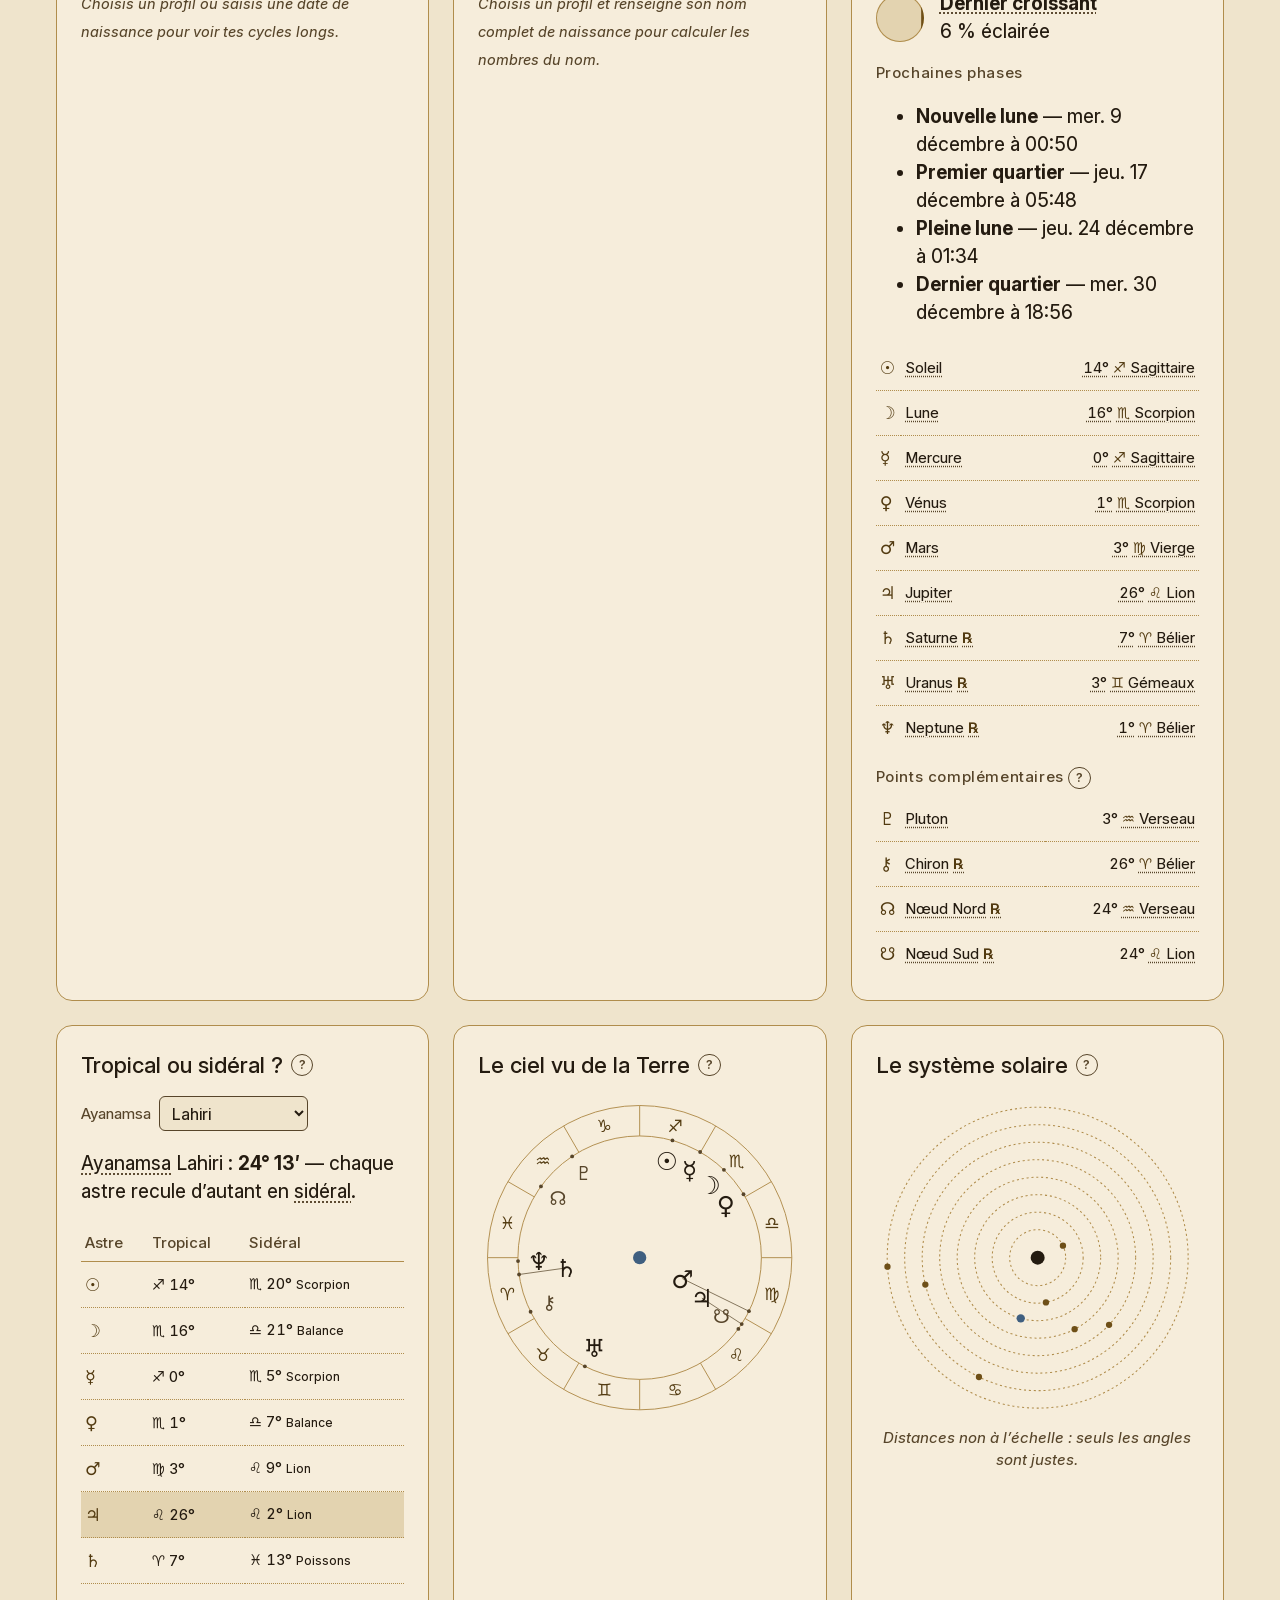
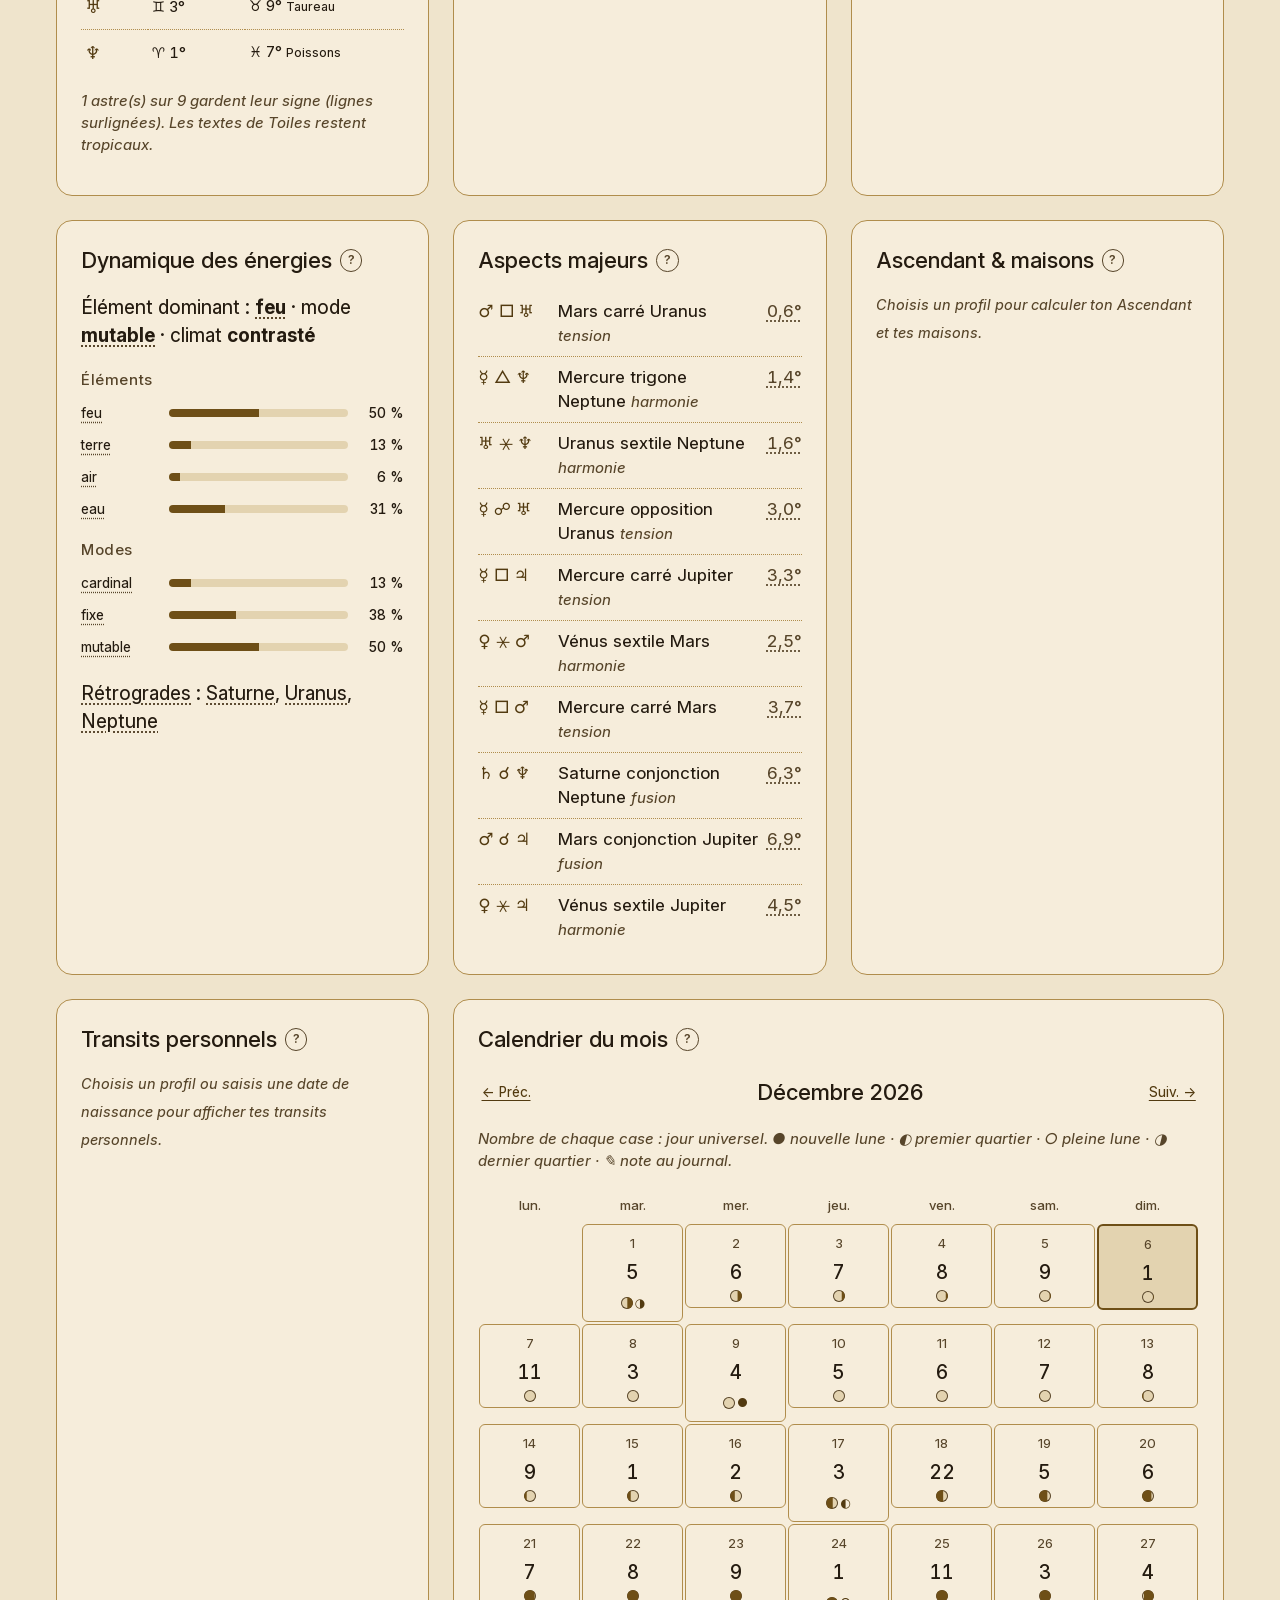
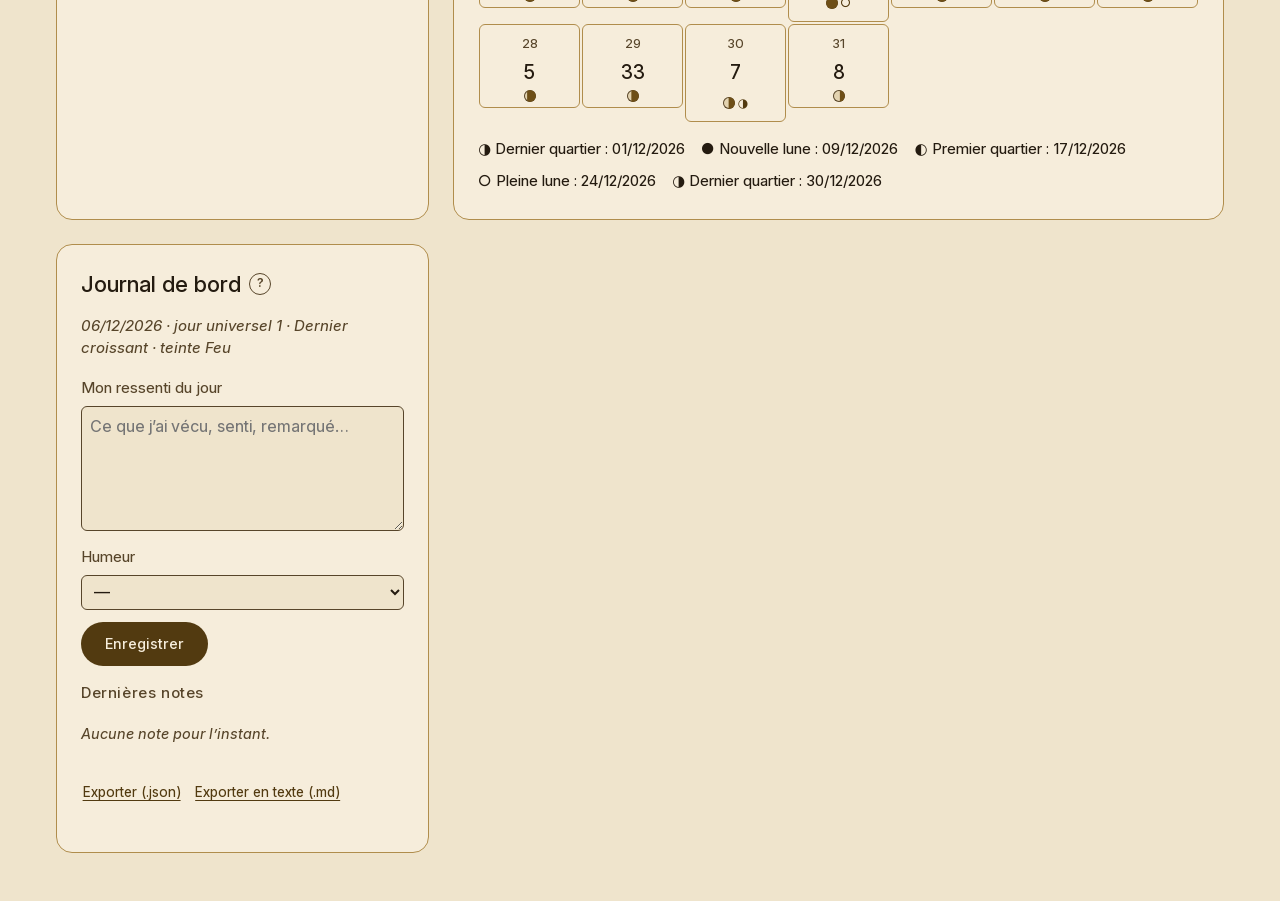
==== commit 438ca719: "Logo animé et retouches du tarot (v0.10) Logo animé : - 10 animations jouées au démarrage et au clic" ====
--- a/index.html
+++ b/index.html
@@ -26,15 +26,29 @@
       <!-- Logo « L'étoile tissée » : trois fils croisés, cœur évidé, point d'accent.
            Dessiné ici (et non chargé depuis images/logo.svg) pour suivre les jetons
            de couleur et le bouton de thème. -->
+      <!-- Un clic (et le démarrage) joue une animation tirée au hasard : voir src/logo.js.
+           Les éléments « logo-extra » sont invisibles hors animation. -->
+      <button type="button" class="bouton-logo" id="bouton-logo" aria-label="Animer le logo">
       <svg class="logo" viewBox="0 0 64 64" fill="none" aria-hidden="true">
-        <g stroke="currentColor" stroke-width="4" stroke-linecap="round">
-          <line x1="32" y1="6" x2="32" y2="58"/>
-          <line x1="9.5" y1="19" x2="54.5" y2="45"/>
-          <line x1="9.5" y1="45" x2="54.5" y2="19"/>
+        <defs><clipPath id="logo-clip-lune"><circle cx="32" cy="32" r="4"/></clipPath></defs>
+        <circle class="logo-halo logo-extra" cx="32" cy="32" r="10"/>
+        <g class="logo-fils" stroke="currentColor" stroke-width="4" stroke-linecap="round">
+          <line class="logo-fil" x1="32" y1="6" x2="32" y2="58"/>
+          <line class="logo-fil" x1="9.5" y1="19" x2="54.5" y2="45"/>
+          <line class="logo-fil" x1="9.5" y1="45" x2="54.5" y2="19"/>
         </g>
         <circle class="logo-coeur" cx="32" cy="32" r="8"/>
-        <circle class="logo-point" cx="32" cy="32" r="4"/>
+        <circle class="logo-onde logo-extra" cx="32" cy="32" r="6" stroke="currentColor" stroke-width="1.5"/>
+        <!-- Groupes emboîtés : l'orbite fait tourner, la Lune fait grossir, le point se déplace. -->
+        <g class="logo-orbite">
+          <g class="logo-lune">
+            <circle class="logo-point" cx="32" cy="32" r="4"/>
+            <circle class="logo-ombre-lune" cx="32" cy="32" r="4.3" clip-path="url(#logo-clip-lune)"/>
+          </g>
+        </g>
+        <circle class="logo-eclipse logo-extra" cx="32" cy="32" r="9"/>
       </svg>
+      </button>
       Toiles
     </h1>
     <p class="label">Numérologie et dynamiques célestes</p>
@@ -255,6 +269,12 @@
         <button type="button" class="onglet" data-mode="intention" role="tab" aria-selected="false">Intention</button>
         <button type="button" class="onglet" data-mode="auto" role="tab" aria-selected="false">Automatique</button>
       </div>
+      <!-- Actions communes, juste sous les onglets : toujours visibles, quel que soit le mode. -->
+      <div class="tarot-ligne">
+        <button type="button" class="principal" id="tarot-vers-coupe">Coupe →</button>
+        <!-- Raccourci : saute la coupe et va directement choisir les cartes. -->
+        <button type="button" class="principal" id="tarot-vers-tirage">Tirage →</button>
+      </div>
       <!-- Les quatre modes sont superposés dans la même case : le bloc garde la hauteur
            du plus grand, donc changer d'onglet ne fait pas sauter la page. -->
       <div class="tarot-modes">
@@ -267,13 +287,12 @@
         </div>
       </div>
       <div class="tarot-mode" data-mode="etalement" hidden>
-        <p>Fais glisser les cartes pour les mêler, puis ramasse-les : elles sont reprises de haut en bas, de gauche à droite. Touche une carte sans la déplacer pour la retourner.</p>
-        <div class="tarot-table" id="tarot-table"></div>
+        <p>Fais glisser les cartes pour les mêler : le paquet suit leur ordre sur la table, de haut en bas, de gauche à droite. Touche une carte sans la déplacer pour la retourner.</p>
         <div class="tarot-ligne">
           <button type="button" class="lien" id="tarot-etaler">Étaler à nouveau</button>
           <button type="button" class="lien" id="tarot-retourner">Tout retourner</button>
-          <button type="button" class="principal" id="tarot-ramasser">Ramasser</button>
         </div>
+        <div class="tarot-table" id="tarot-table"></div>
       </div>
       <div class="tarot-mode" data-mode="intention" hidden>
         <p>Pense à ta question et garde le doigt appuyé aussi longtemps que tu veux. La durée de l’appui fixe le mélange.</p>
@@ -287,8 +306,6 @@
         <button type="button" class="principal" id="tarot-auto">Mélanger</button>
       </div>
       </div>
-      <p class="caption" id="tarot-historique"></p>
-      <button type="button" class="principal" id="tarot-vers-coupe">Passer à la coupe →</button>
     </section>
 
     <!-- Étape 2 : couper là où on clique. -->
@@ -364,6 +381,7 @@
   <script src="src/textes-tarot.js"></script>
   <script src="src/tarot.js"></script>
   <script src="src/app.js"></script>
+  <script src="src/logo.js"></script>
   <script>
     // Service worker (sw.js) : rend Toiles installable et disponible hors ligne.
     // Les navigateurs le refusent en file:// (double-clic) : on ne l'enregistre donc
--- a/src/toiles.css
+++ b/src/toiles.css
@@ -133,6 +133,61 @@
 .logo-coeur { fill: var(--bg); transition: fill .4s; }
 .logo-point { fill: var(--glyph); }
 @media (max-width: 560px) { .logo { width: 32px; height: 32px; } }
+
+/* ---------- Animations du logo (déclenchées par src/logo.js) ----------
+   Le logo est dans un bouton : clic = une animation tirée au hasard.
+   Toutes les transformations tournent autour du centre du dessin (32, 32). */
+.bouton-logo { background: none; border: 0; padding: 0; margin: 0; color: inherit; cursor: pointer;
+  display: inline-flex; border-radius: var(--radius-sm); }
+.bouton-logo:focus-visible { outline: 2px solid var(--focus); outline-offset: 4px; }
+.logo { overflow: visible; }
+.logo * { transform-box: view-box; transform-origin: 32px 32px; }
+.logo-extra { opacity: 0; }
+.logo-ombre-lune { fill: var(--bg); transform: translateX(-9px); transition: fill .4s; }
+.logo-halo { fill: none; stroke: var(--sun); stroke-width: 2; }
+.logo-eclipse { fill: var(--ink); }
+
+/* Rotation céleste : un sixième de tour avec rebond (l'étoile retombe sur elle-même). */
+.anim-rotation .logo-fils { animation: logo-tourner 1.1s cubic-bezier(.6,-0.3,.3,1.3); }
+@keyframes logo-tourner { to { transform: rotate(60deg); } }
+
+/* Rotation rapide : trois tours lancés fort, qui freinent et se posent. */
+.anim-rapide .logo-fils { animation: logo-tourbillon 1.4s cubic-bezier(.15,.8,.25,1.08); }
+@keyframes logo-tourbillon { to { transform: rotate(1080deg); } }
+
+/* Battement : le point bat deux fois et envoie une onde. */
+.anim-battement .logo-point { animation: logo-battre .8s ease-in-out; }
+.anim-battement .logo-onde { animation: logo-onde 1s ease-out; }
+@keyframes logo-battre { 30% { transform: scale(1.8); } 50% { transform: scale(1.1); } 65% { transform: scale(1.5); } }
+@keyframes logo-onde { from { opacity: .8; transform: scale(.5); } to { opacity: 0; transform: scale(3.5); } }
+
+/* Orbite : deux tours (groupe) + éloignement puis retour en douceur (point) : une spirale. */
+.anim-orbite .logo-orbite { animation: logo-orbite-tour 2.4s cubic-bezier(.45,0,.25,1); }
+.anim-orbite .logo-point { animation: logo-orbite-rayon 2.4s ease-in-out; }
+@keyframes logo-orbite-tour { to { transform: rotate(720deg); } }
+@keyframes logo-orbite-rayon { 30%, 70% { transform: translateY(-20px); } }
+
+/* Phases de Lune : le point grossit, une ombre le traverse, il reprend sa taille. */
+.anim-lune .logo-lune { animation: logo-lune-grossit 2.2s ease-in-out; }
+.anim-lune .logo-ombre-lune { animation: logo-phase 2.2s ease-in-out; }
+@keyframes logo-lune-grossit { 15%, 85% { transform: scale(2.6); } }
+@keyframes logo-phase { 0%, 15% { transform: translateX(-9px); } 85%, 100% { transform: translateX(9px); } }
+
+/* Éclipse : disque invisible à l'entrée, opaque au centre, invisible à la sortie ; halo au maximum. */
+.anim-eclipse .logo-eclipse { animation: logo-eclipse 1.8s ease-in-out; }
+.anim-eclipse .logo-halo { animation: logo-halo 1.8s ease-in-out; }
+@keyframes logo-eclipse {
+  0%   { opacity: 0; transform: translateX(-40px); }
+  50%  { opacity: 1; transform: translateX(0); }
+  100% { opacity: 0; transform: translateX(40px); }
+}
+@keyframes logo-halo { 0%, 38% { opacity: 0; transform: scale(1); } 50% { opacity: 1; transform: scale(1.5); } 62%, 100% { opacity: 0; transform: scale(1.8); } }
+
+/* Corde pincée : chaque fil vibre comme une corde de harpe. */
+.anim-corde .logo-fil { animation: logo-vibrer .6s ease-out; }
+.anim-corde .logo-fil:nth-child(2) { animation-delay: .08s; }
+.anim-corde .logo-fil:nth-child(3) { animation-delay: .16s; }
+@keyframes logo-vibrer { 20% { transform: scaleX(1.25); } 40% { transform: scaleX(.85); } 60% { transform: scaleX(1.1); } 80% { transform: scaleX(.95); } }
 .entete p { margin: var(--space-1) 0 0; }
 .entete-outils { display: flex; justify-content: flex-end; max-width: 1200px; margin: 0 auto;
   padding: var(--space-4) var(--space-4) 0; }
@@ -526,7 +581,7 @@
 .tarot-aide p { font-size: 15px; line-height: 22px; }
 .tarot-etape p { margin: var(--space-2) 0; }
 .tarot-ligne { display: flex; flex-wrap: wrap; gap: var(--space-3); align-items: center; margin: var(--space-3) 0; }
-#tarot-vers-coupe { margin-top: var(--space-2); }
+#tarot-vers-coupe, #tarot-vers-tirage { flex-shrink: 0; }
 .tarot-etape [hidden] { display: none; }
 
 /* Hauteur fixe du panneau tarot : il ne change pas de taille d'une étape à l'autre ;
@@ -538,7 +593,6 @@
 .tarot-modes { display: grid; }
 /* Textes qui changent après chaque geste : place réservée (2 lignes) pour qu'ils
    ne poussent pas les boutons en passant d'une à deux lignes. */
-#tarot-historique { min-height: 44px; }
 #tarot-compteur, #tarot-duree { min-width: 12em; }
 .tarot-modes > .tarot-mode { grid-area: 1 / 1; }
 .tarot-modes > .tarot-mode[hidden] { display: block; visibility: hidden; }
